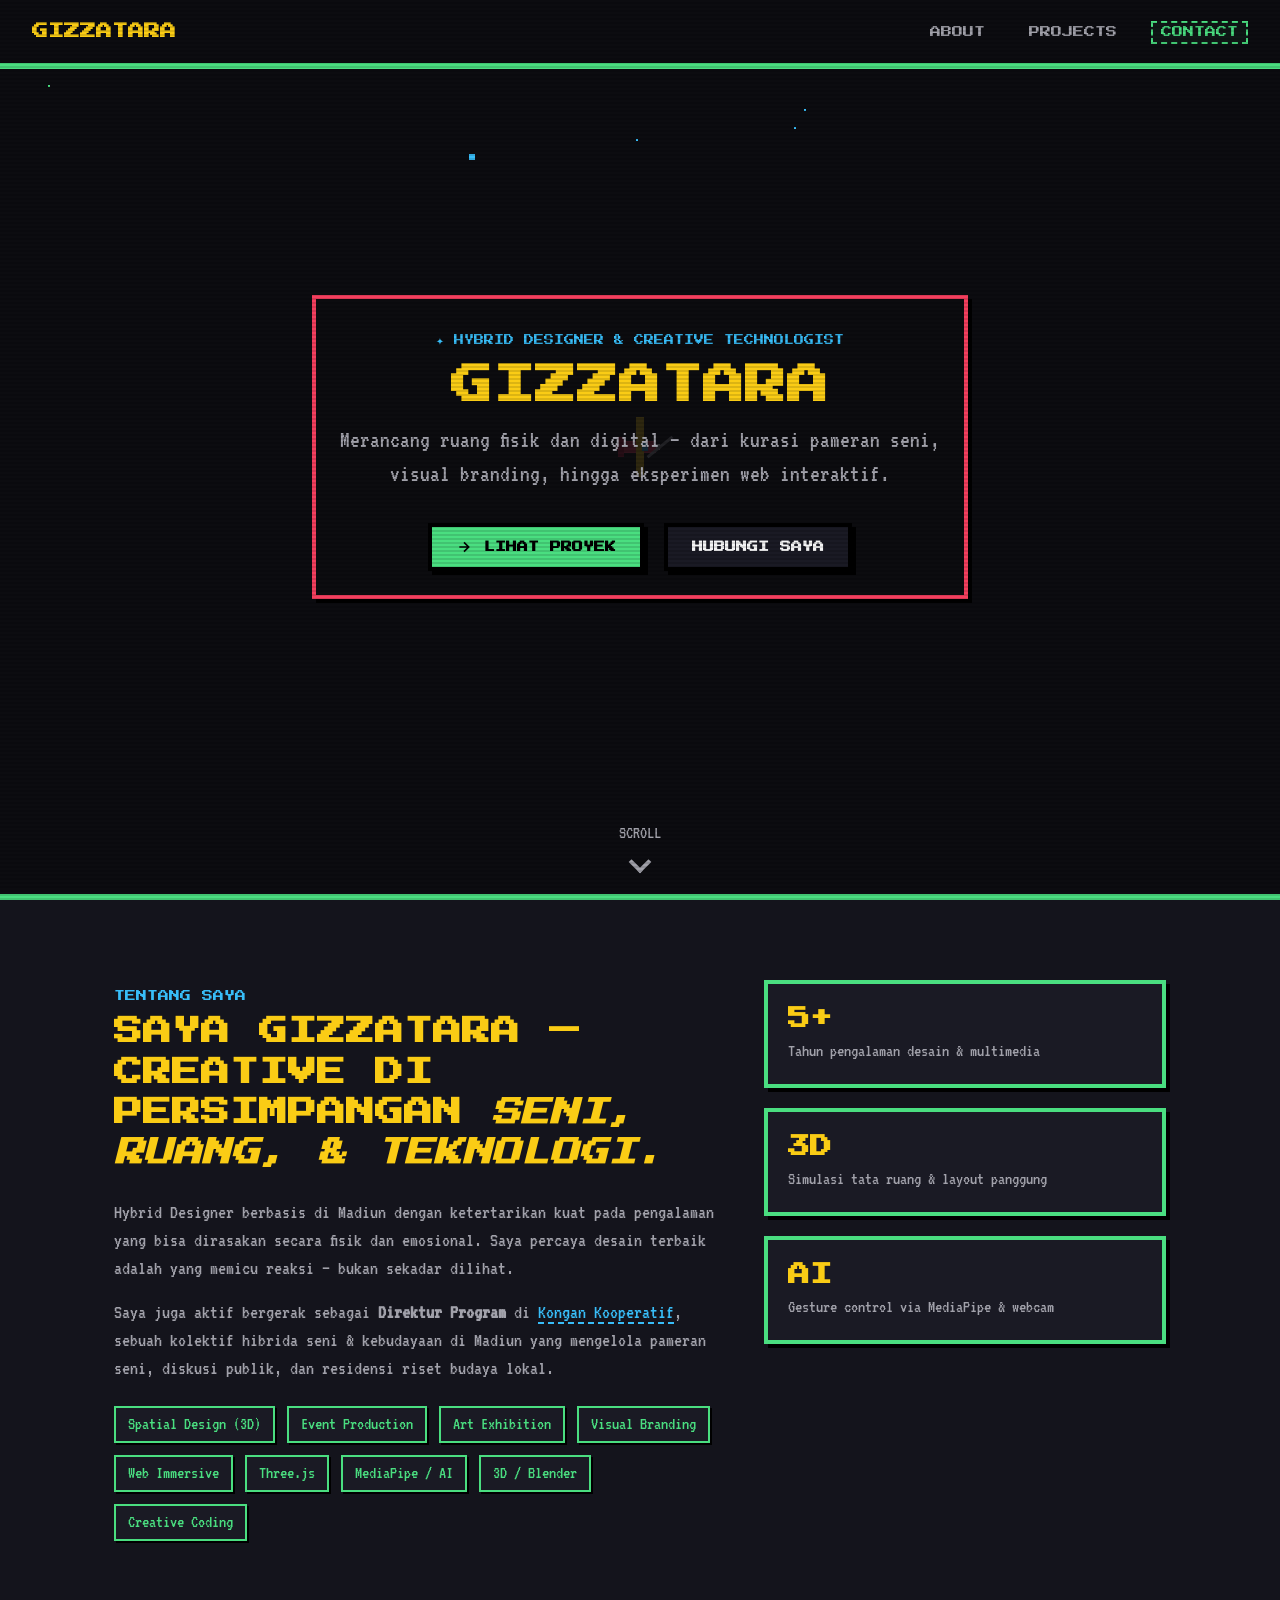
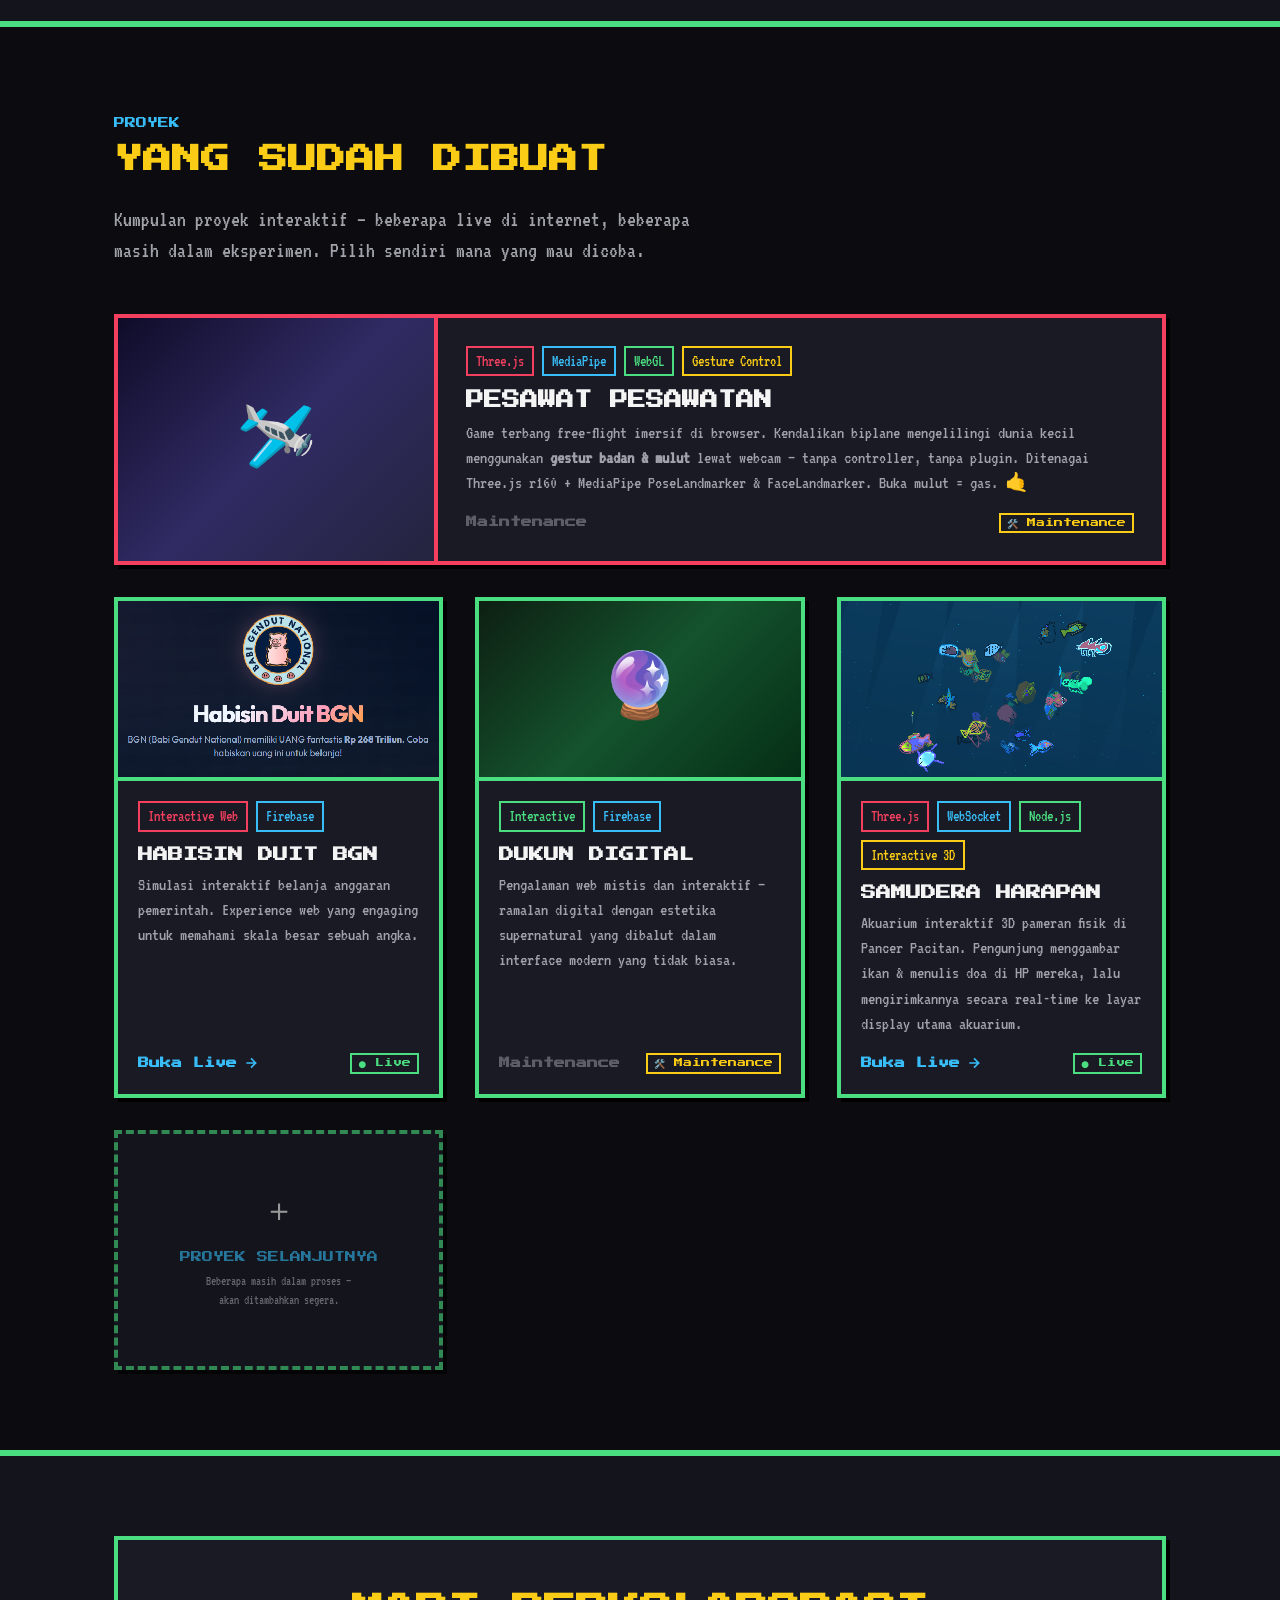
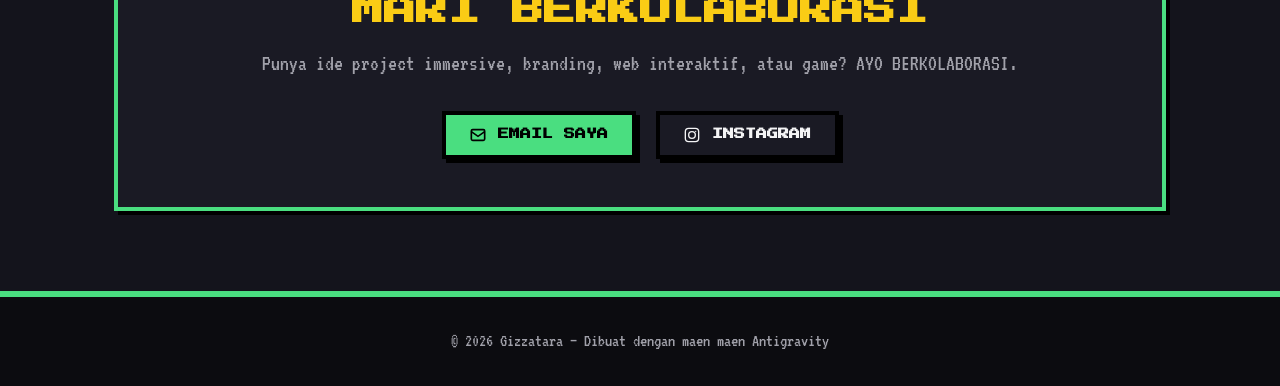
==== index.html @ b583db1e "Initial commit - portfolio website" ====
<!DOCTYPE html>
<html lang="id">

<head>
  <meta charset="UTF-8" />
  <meta name="viewport" content="width=device-width, initial-scale=1.0" />
  <title>Gizzatara — Hybrid Designer & Creative Technologist</title>
  <meta name="description"
    content="Portfolio Gizzatara — Hybrid Designer dan Creative Technologist. Spesialis web immersive, multimedia, dan visual storytelling." />
  <meta property="og:title" content="Gizzatara — Hybrid Designer" />
  <meta property="og:description" content="Creative portfolio: immersive web experiences, 3D, & multimedia projects." />

  <link href="https://fonts.googleapis.com/css2?family=Press+Start+2P&family=VT323&display=swap"
    rel="stylesheet" />

  <link rel="stylesheet" href="style.css" />
</head>

<body>

  <!-- ===== NAV ===== -->
  <nav id="navbar">
    <span class="nav-logo">GIZZATARA</span>
    <ul class="nav-links">
      <li><a href="#about" id="nav-about">About</a></li>
      <li><a href="#projects" id="nav-projects">Projects</a></li>
      <li><a href="#contact" id="nav-contact">Contact</a></li>
    </ul>
  </nav>

  <!-- ===== HERO ===== -->
  <section id="hero">
    <canvas id="hero-canvas"></canvas>
    <div class="hero-content">
      <div class="hero-badge">✦ Hybrid Designer & Creative Technologist</div>
      <h1 class="hero-title">Gizzatara</h1>
      <p class="hero-sub">
        Merancang ruang fisik dan digital — dari kurasi pameran seni, visual branding,
        hingga eksperimen web interaktif.
      </p>
      <div class="hero-cta">
        <a href="#projects" class="btn btn-primary">
          <svg width="16" height="16" viewBox="0 0 24 24" fill="none" stroke="currentColor" stroke-width="2.5">
            <path d="M5 12h14M12 5l7 7-7 7" />
          </svg>
          Lihat Proyek
        </a>
        <a href="#contact" class="btn btn-ghost">Hubungi Saya</a>
      </div>
    </div>
    <div class="scroll-hint">
      <span>Scroll</span>
      <div class="scroll-arrow"></div>
    </div>
  </section>

  <!-- ===== ABOUT ===== -->
  <section id="about">
    <div class="container">
      <div class="about-grid">
        <!-- Left -->
        <div>
          <p class="section-label reveal">Tentang Saya</p>
          <h2 class="section-title reveal">Saya Gizzatara —<br>Creative di persimpangan <em>seni, ruang, & teknologi.</em></h2>
          <p class="about-p reveal">
            Hybrid Designer berbasis di Madiun dengan ketertarikan kuat
            pada pengalaman yang bisa dirasakan secara fisik dan emosional. Saya percaya
            desain terbaik adalah yang memicu reaksi — bukan sekadar dilihat.
          </p>
          <p class="about-p reveal">
            Saya juga aktif bergerak sebagai <strong>Direktur Program</strong> di <a
              href="https://www.instagram.com/kongan.co/" target="_blank"
              style="color: var(--accent); border-bottom: 2px dashed var(--accent);">Kongan Kooperatif</a>, sebuah
            kolektif hibrida seni & kebudayaan di Madiun yang mengelola pameran seni, diskusi publik, dan residensi
            riset budaya lokal.
          </p>
          <div class="skills-grid reveal">
            <span class="skill-tag">Spatial Design (3D)</span>
            <span class="skill-tag">Event Production</span>
            <span class="skill-tag">Art Exhibition</span>
            <span class="skill-tag">Visual Branding</span>
            <span class="skill-tag">Web Immersive</span>
            <span class="skill-tag">Three.js</span>
            <span class="skill-tag">MediaPipe / AI</span>
            <span class="skill-tag">3D / Blender</span>
            <span class="skill-tag">Creative Coding</span>
          </div>
        </div>
        <!-- Right: Stats -->
        <div class="about-stats">
          <div class="stat-card reveal">
            <div class="stat-num">5+</div>
            <div class="stat-label">Tahun pengalaman desain & multimedia</div>
          </div>
          <div class="stat-card reveal">
            <div class="stat-num">3D</div>
            <div class="stat-label">Simulasi tata ruang & layout panggung</div>
          </div>
          <div class="stat-card reveal">
            <div class="stat-num">AI</div>
            <div class="stat-label">Gesture control via MediaPipe & webcam</div>
          </div>
        </div>
      </div>
    </div>
  </section>

  <!-- ===== PROJECTS ===== -->
  <section id="projects">
    <div class="container">
      <p class="section-label reveal">Proyek</p>
      <h2 class="section-title reveal">Yang Sudah Dibuat</h2>
      <p class="section-sub reveal">
        Kumpulan proyek interaktif — beberapa live di internet, beberapa masih dalam eksperimen.
        Pilih sendiri mana yang mau dicoba.
      </p>

      <div class="projects-grid">

        <!-- FEATURED: Pesawat Pesawatan -->
        <div class="project-card featured reveal" style="cursor: default;">
          <div class="project-thumb" style="background: linear-gradient(135deg, #0f0c29, #302b63, #24243e);">
            <div class="project-thumb-inner">🛩️</div>
          </div>
          <div class="project-body">
            <div class="project-tags">
              <span class="project-tag tag-purple">Three.js</span>
              <span class="project-tag tag-blue">MediaPipe</span>
              <span class="project-tag tag-green">WebGL</span>
              <span class="project-tag tag-orange">Gesture Control</span>
            </div>
            <h3 class="project-name">Pesawat Pesawatan</h3>
            <p class="project-desc">
              Game terbang free-flight imersif di browser. Kendalikan biplane
              mengelilingi dunia kecil menggunakan <strong>gestur badan & mulut</strong>
              lewat webcam — tanpa controller, tanpa plugin. Ditenagai Three.js r160 +
              MediaPipe PoseLandmarker & FaceLandmarker. Buka mulut = gas. 🤙
            </p>
            <div class="project-footer">
              <span class="project-link" style="opacity: 0.5; color: var(--text-muted); cursor: default;">
                Maintenance
              </span>
              <span class="project-status wip">🛠️ Maintenance</span>
            </div>
          </div>
        </div>

        <!-- Habisin Duit BGN -->
        <div class="project-card reveal" onclick="window.open('https://habisinduitbgn.web.app', '_blank')">
          <div class="project-thumb" style="background: url('habisin dut bgn thumnail.png') center/cover no-repeat;">
          </div>
          <div class="project-body">
            <div class="project-tags">
              <span class="project-tag tag-purple">Interactive Web</span>
              <span class="project-tag tag-blue">Firebase</span>
            </div>
            <h3 class="project-name">Habisin Duit BGN</h3>
            <p class="project-desc">
              Simulasi interaktif belanja anggaran pemerintah. Experience
              web yang engaging untuk memahami skala besar sebuah angka.
            </p>
            <div class="project-footer">
              <a href="https://habisinduitbgn.web.app" target="_blank" class="project-link"
                onclick="event.stopPropagation()">
                Buka Live
                <svg width="16" height="16" viewBox="0 0 24 24" fill="none" stroke="currentColor" stroke-width="2.5">
                  <path d="M5 12h14M12 5l7 7-7 7" />
                </svg>
              </a>
              <span class="project-status live">● Live</span>
            </div>
          </div>
        </div>

        <!-- Dukun Digital -->
        <div class="project-card reveal" style="cursor: default;">
          <div class="project-thumb" style="background: linear-gradient(135deg, #0d1f12, #14532d, #052e16);">
            <div class="project-thumb-inner">🔮</div>
          </div>
          <div class="project-body">
            <div class="project-tags">
              <span class="project-tag tag-green">Interactive</span>
              <span class="project-tag tag-blue">Firebase</span>
            </div>
            <h3 class="project-name">Dukun Digital</h3>
            <p class="project-desc">
              Pengalaman web mistis dan interaktif — ramalan digital dengan
              estetika supernatural yang dibalut dalam interface modern yang tidak biasa.
            </p>
            <div class="project-footer">
              <span class="project-link" style="opacity: 0.5; color: var(--text-muted); cursor: default;">
                Maintenance
              </span>
              <span class="project-status wip">🛠️ Maintenance</span>
            </div>
          </div>
        </div>

        <!-- Samudera Harapan -->
        <div class="project-card reveal" onclick="window.open('https://samudera-harapan.onrender.com/display.html', '_blank')">
          <div class="project-thumb" style="background: url('samudera harapan.png') center/cover no-repeat;">
          </div>
          <div class="project-body">
            <div class="project-tags">
              <span class="project-tag tag-purple">Three.js</span>
              <span class="project-tag tag-blue">WebSocket</span>
              <span class="project-tag tag-green">Node.js</span>
              <span class="project-tag tag-orange">Interactive 3D</span>
            </div>
            <h3 class="project-name">Samudera Harapan</h3>
            <p class="project-desc">
              Akuarium interaktif 3D pameran fisik di Pancer Pacitan. Pengunjung menggambar ikan & menulis doa di HP mereka, lalu mengirimkannya secara real-time ke layar display utama akuarium.
            </p>
            <div class="project-footer">
              <a href="https://samudera-harapan.onrender.com/display.html" target="_blank" class="project-link"
                onclick="event.stopPropagation()">
                Buka Live
                <svg width="16" height="16" viewBox="0 0 24 24" fill="none" stroke="currentColor" stroke-width="2.5">
                  <path d="M5 12h14M12 5l7 7-7 7" />
                </svg>
              </a>
              <span class="project-status live">● Live</span>
            </div>
          </div>
        </div>

        <!-- Slot "More Coming" -->
        <div class="project-card reveal"
          style="border-style: dashed; justify-content: center; align-items: center; min-height: 240px; text-align:center; padding: 40px; cursor: default; opacity: 0.6;">
          <div style="font-size: 2rem; margin-bottom: 16px;">＋</div>
          <p class="section-label" style="margin:0">Proyek selanjutnya</p>
          <p style="font-size:13px; color: var(--text-muted); margin-top: 8px;">Beberapa masih dalam proses — <br>akan
            ditambahkan segera.</p>
        </div>

      </div>
    </div>
  </section>

  <!-- ===== CONTACT ===== -->
  <section id="contact">
    <div class="container">
      <div class="contact-card reveal">
        <h2 class="contact-title">Mari Berkolaborasi</h2>
        <p class="contact-sub">
          Punya ide project immersive, branding, web interaktif, atau game? AYO BERKOLABORASI.
        </p>
        <div class="contact-links">
          <a href="mailto:Gizzatara@gmail.com" class="btn btn-primary" id="btn-email">
            <svg width="16" height="16" viewBox="0 0 24 24" fill="none" stroke="currentColor" stroke-width="2.5">
              <rect x="2" y="4" width="20" height="16" rx="2" />
              <path d="m22 7-10 7L2 7" />
            </svg>
            Email Saya
          </a>
          <a href="https://instagram.com/gizzatara" target="_blank" class="btn btn-ghost" id="btn-ig">
            <svg width="16" height="16" viewBox="0 0 24 24" fill="none" stroke="currentColor" stroke-width="2">
              <rect x="2" y="2" width="20" height="20" rx="5" />
              <circle cx="12" cy="12" r="5" />
              <circle cx="17.5" cy="6.5" r="1" fill="currentColor" stroke="none" />
            </svg>
            Instagram
          </a>
        </div>
      </div>
    </div>
  </section>

  <!-- ===== FOOTER ===== -->
  <footer>
    <p>© 2026 Gizzatara — Dibuat dengan maen maen Antigravity</p>
  </footer>

  <script src="script.js"></script>
</body>

</html>
---- style.css ----
/* ===== RETRO PIXEL ART SYSTEM ===== */
:root {
  --bg:           #0c0c10;
  --bg-2:         #14141c;
  --surface:      #1a1a24;
  --border:       #4ade80; /* Phosphor Green */
  --border-alt:   #f43f5e; /* Retro Pink */
  --accent:       #38bdf8; /* Cyber Cyan */
  --accent-2:     #facc15; /* Arcade Yellow */
  --text:         #f4f4f5;
  --text-muted:   #a1a1aa;
  
  --font-head:    'Press Start 2P', system-ui;
  --font-body:    'VT323', monospace;
  
  --pixel-shadow: 4px 4px 0px #000;
  --pixel-shadow-hover: 6px 6px 0px #000;
  --ease:         steps(4, end); /* Retro stepped animation */
}

/* ===== RESET & CRT SCANLINES ===== */
*, *::before, *::after { box-sizing: border-box; margin: 0; padding: 0; }
html { scroll-behavior: smooth; }

body {
  background: var(--bg);
  color: var(--text);
  font-family: var(--font-body);
  font-size: 22px;
  line-height: 1.4;
  overflow-x: hidden;
  image-rendering: pixelated;
}

/* Subtly overlays CRT scanlines on the screen */
body::after {
  content: " ";
  display: block;
  position: fixed;
  inset: 0;
  background: linear-gradient(rgba(18, 16, 16, 0) 50%, rgba(0, 0, 0, 0.15) 50%);
  background-size: 100% 4px;
  z-index: 9999;
  pointer-events: none;
  opacity: 0.8;
}

a { color: inherit; text-decoration: none; }
img { display: block; max-width: 100%; image-rendering: pixelated; }

/* ===== SCROLLBAR ===== */
::-webkit-scrollbar { width: 12px; }
::-webkit-scrollbar-track { background: var(--bg); border-left: 4px solid var(--surface); }
::-webkit-scrollbar-thumb { background: var(--border); border: 2px solid var(--bg); }

/* ===== NAV ===== */
nav {
  position: fixed;
  top: 0; left: 0; right: 0;
  z-index: 100;
  display: flex;
  align-items: center;
  justify-content: space-between;
  padding: 16px 32px;
  background: var(--bg);
  border-bottom: 6px solid var(--border);
}
.nav-logo {
  font-family: var(--font-head);
  font-size: 16px;
  font-weight: 700;
  color: var(--accent-2);
  text-transform: uppercase;
}
.nav-links {
  display: flex;
  gap: 24px;
  list-style: none;
}
.nav-links a {
  font-family: var(--font-head);
  font-size: 11px;
  color: var(--text-muted);
  text-transform: uppercase;
  padding: 4px 8px;
  border: 2px solid transparent;
}
.nav-links a:hover, .nav-links a.active {
  color: var(--border);
  border: 2px dashed var(--border);
  background: rgba(74, 222, 128, 0.05);
}

/* ===== HERO ===== */
#hero {
  position: relative;
  height: 100vh;
  display: flex;
  flex-direction: column;
  align-items: center;
  justify-content: center;
  text-align: center;
  overflow: hidden;
  border-bottom: 6px solid var(--border);
}
#hero-canvas {
  position: absolute;
  inset: 0;
  width: 100%;
  height: 100%;
  z-index: 0;
}
.hero-content {
  position: relative;
  z-index: 1;
  max-width: 800px;
  padding: 24px;
  background: rgba(12, 12, 16, 0.85);
  border: 4px solid var(--border-alt);
  box-shadow: var(--pixel-shadow);
  margin: 0 16px;
}
.hero-badge {
  display: inline-block;
  font-family: var(--font-head);
  font-size: 10px;
  color: var(--accent);
  margin-bottom: 16px;
  text-transform: uppercase;
}
.hero-title {
  font-family: var(--font-head);
  font-size: clamp(1.4rem, 4.5vw, 2.6rem);
  font-weight: 700;
  line-height: 1.1;
  color: var(--accent-2);
  text-transform: uppercase;
  margin-bottom: 16px;
}
.hero-sub {
  font-size: 24px;
  color: var(--text-muted);
  max-width: 600px;
  margin: 0 auto 32px auto;
}
.hero-cta {
  display: flex;
  gap: 20px;
  justify-content: center;
  flex-wrap: wrap;
}

/* ===== RETRO PIXEL BUTTONS ===== */
.btn {
  display: inline-flex;
  align-items: center;
  gap: 12px;
  padding: 12px 24px;
  font-family: var(--font-head);
  font-size: 11px;
  font-weight: 700;
  text-transform: uppercase;
  cursor: pointer;
  border: 4px solid #000;
  box-shadow: var(--pixel-shadow);
  position: relative;
  transition: transform 0.1s var(--ease), box-shadow 0.1s var(--ease);
}
.btn:hover {
  transform: translate(-2px, -2px);
  box-shadow: var(--pixel-shadow-hover);
}
.btn:active {
  transform: translate(2px, 2px);
  box-shadow: 0px 0px 0px #000;
}
.btn-primary {
  background: var(--border);
  color: #000;
}
.btn-ghost {
  background: var(--surface);
  color: var(--text);
}

.scroll-hint {
  position: absolute;
  bottom: 24px;
  left: 50%;
  transform: translateX(-50%);
  display: flex;
  flex-direction: column;
  align-items: center;
  gap: 8px;
  z-index: 1;
}
.scroll-hint span {
  font-size: 18px;
  color: var(--text-muted);
  text-transform: uppercase;
}
.scroll-arrow {
  width: 16px; height: 16px;
  border-right: 4px solid var(--text-muted);
  border-bottom: 4px solid var(--text-muted);
  transform: rotate(45deg);
  animation: pixelBounce 1s infinite alternate var(--ease);
}
@keyframes pixelBounce {
  from { transform: rotate(45deg) translateY(0); }
  to { transform: rotate(45deg) translateY(8px); }
}

/* ===== SECTION SHARED ===== */
section { padding: 80px 0; }
.container {
  max-width: 1100px;
  margin: 0 auto;
  padding: 0 24px;
}
.section-label {
  display: inline-block;
  font-family: var(--font-head);
  font-size: 11px;
  text-transform: uppercase;
  color: var(--accent);
  margin-bottom: 8px;
}
.section-title {
  font-family: 'Press Start 2P', cursive;
  font-size: clamp(1.2rem, 3.5vw, 1.8rem);
  font-weight: 700;
  text-transform: uppercase;
  color: var(--accent-2);
  margin-bottom: 24px;
}
.section-sub {
  color: var(--text-muted);
  font-size: 22px;
  max-width: 600px;
  margin-bottom: 48px;
}

/* ===== ABOUT ===== */
#about {
  background: var(--bg-2);
  border-bottom: 6px solid var(--border);
}
.about-grid {
  display: grid;
  grid-template-columns: 1.2fr 0.8fr;
  gap: 48px;
  align-items: start;
}
.about-tagline {
  font-size: 26px;
  line-height: 1.3;
  margin-bottom: 24px;
}
.about-tagline em {
  font-style: normal;
  color: var(--border-alt);
}
.about-p { color: var(--text-muted); margin-bottom: 16px; font-size: 20px; }
.skills-grid {
  display: flex;
  flex-wrap: wrap;
  gap: 12px;
  margin-top: 24px;
}
.skill-tag {
  padding: 4px 12px;
  border: 2px solid var(--border);
  background: var(--surface);
  font-size: 18px;
  color: var(--border);
  box-shadow: 2px 2px 0px #000;
}

.about-stats {
  display: grid;
  grid-template-columns: 1fr;
  gap: 20px;
}
.stat-card {
  background: var(--surface);
  border: 4px solid var(--border);
  padding: 20px;
  box-shadow: var(--pixel-shadow);
  transition: transform 0.15s var(--ease);
}
.stat-card:hover {
  transform: translate(-2px, -2px);
  box-shadow: var(--pixel-shadow-hover);
}
.stat-num {
  font-family: var(--font-head);
  font-size: 22px;
  font-weight: 700;
  color: var(--accent-2);
}
.stat-label { font-size: 18px; color: var(--text-muted); margin-top: 4px; }

/* ===== PROJECTS ===== */
#projects {
  background: var(--bg);
  border-bottom: 6px solid var(--border);
}
.projects-grid {
  display: grid;
  grid-template-columns: repeat(auto-fill, minmax(320px, 1fr));
  gap: 32px;
}
.project-card {
  background: var(--surface);
  border: 4px solid var(--border);
  box-shadow: var(--pixel-shadow);
  cursor: pointer;
  display: flex;
  flex-direction: column;
  transition: transform 0.15s var(--ease), box-shadow 0.15s var(--ease);
}
.project-card:hover {
  transform: translate(-4px, -4px);
  box-shadow: var(--pixel-shadow-hover);
}
.project-thumb {
  height: 180px;
  border-bottom: 4px solid var(--border);
  position: relative;
  display: flex;
  align-items: center;
  justify-content: center;
}
.project-thumb-inner {
  font-size: 4rem;
  transition: transform 0.2s var(--ease);
}
.project-card:hover .project-thumb-inner { transform: scale(1.1); }
.project-body { padding: 20px; flex: 1; display: flex; flex-direction: column; }
.project-tags {
  display: flex;
  flex-wrap: wrap;
  gap: 8px;
  margin-bottom: 12px;
}
.project-tag {
  font-size: 16px;
  padding: 2px 8px;
  border: 2px solid;
}
.tag-blue   { border-color: var(--accent); color: var(--accent); }
.tag-purple { border-color: var(--border-alt); color: var(--border-alt); }
.tag-green  { border-color: var(--border); color: var(--border); }
.tag-orange { border-color: var(--accent-2); color: var(--accent-2); }

.project-name {
  font-family: var(--font-head);
  font-size: 15px;
  font-weight: 700;
  margin-bottom: 8px;
  text-transform: uppercase;
}
.project-desc {
  font-size: 18px;
  color: var(--text-muted);
  flex: 1;
  margin-bottom: 16px;
}
.project-footer {
  display: flex;
  align-items: center;
  justify-content: space-between;
}
.project-link {
  font-family: var(--font-head);
  font-size: 11px;
  font-weight: 700;
  color: var(--accent);
  display: flex;
  align-items: center;
  gap: 6px;
}
.project-status {
  font-family: var(--font-head);
  font-size: 9px;
  border: 2px solid;
  padding: 2px 6px;
}
.project-status.live { border-color: var(--border); color: var(--border); }
.project-status.wip  { border-color: var(--accent-2); color: var(--accent-2); }

/* FEATURED CARD */
.project-card.featured {
  grid-column: 1 / -1;
  flex-direction: row;
  border-color: var(--border-alt);
}
.project-card.featured .project-thumb {
  width: 320px;
  min-width: 320px;
  height: auto;
  border-bottom: none;
  border-right: 4px solid var(--border-alt);
}
.project-card.featured .project-body { padding: 28px; }
.project-card.featured .project-name { font-size: 18px; }

/* ===== CONTACT ===== */
#contact { background: var(--bg-2); }
.contact-card {
  background: var(--surface);
  border: 4px solid var(--border);
  box-shadow: var(--pixel-shadow);
  padding: 48px;
  text-align: center;
}
.contact-title {
  font-family: var(--font-head);
  font-size: clamp(1.2rem, 3.5vw, 2rem);
  font-weight: 700;
  text-transform: uppercase;
  color: var(--accent-2);
  margin-bottom: 16px;
}
.contact-sub { font-size: 22px; color: var(--text-muted); margin-bottom: 32px; }
.contact-links {
  display: flex;
  gap: 20px;
  justify-content: center;
  flex-wrap: wrap;
}

/* ===== FOOTER ===== */
footer {
  text-align: center;
  padding: 32px;
  font-size: 18px;
  color: var(--text-muted);
  border-top: 6px solid var(--border);
  background: var(--bg);
}

/* ===== REVEAL ON SCROLL ===== */
.reveal {
  opacity: 0;
  transform: translateY(16px);
  transition: opacity 0.5s var(--ease), transform 0.5s var(--ease);
}
.reveal.visible {
  opacity: 1;
  transform: translateY(0);
}

/* ===== RESPONSIVE ===== */
@media (max-width: 768px) {
  nav { padding: 16px; }
  .nav-links { display: none; }
  .about-grid { grid-template-columns: 1fr; gap: 32px; }
  .project-card.featured {
    flex-direction: column;
  }
  .project-card.featured .project-thumb {
    width: 100%;
    min-width: unset;
    height: 180px;
    border-right: none;
    border-bottom: 4px solid var(--border-alt);
  }
  .contact-card { padding: 32px 16px; }
}
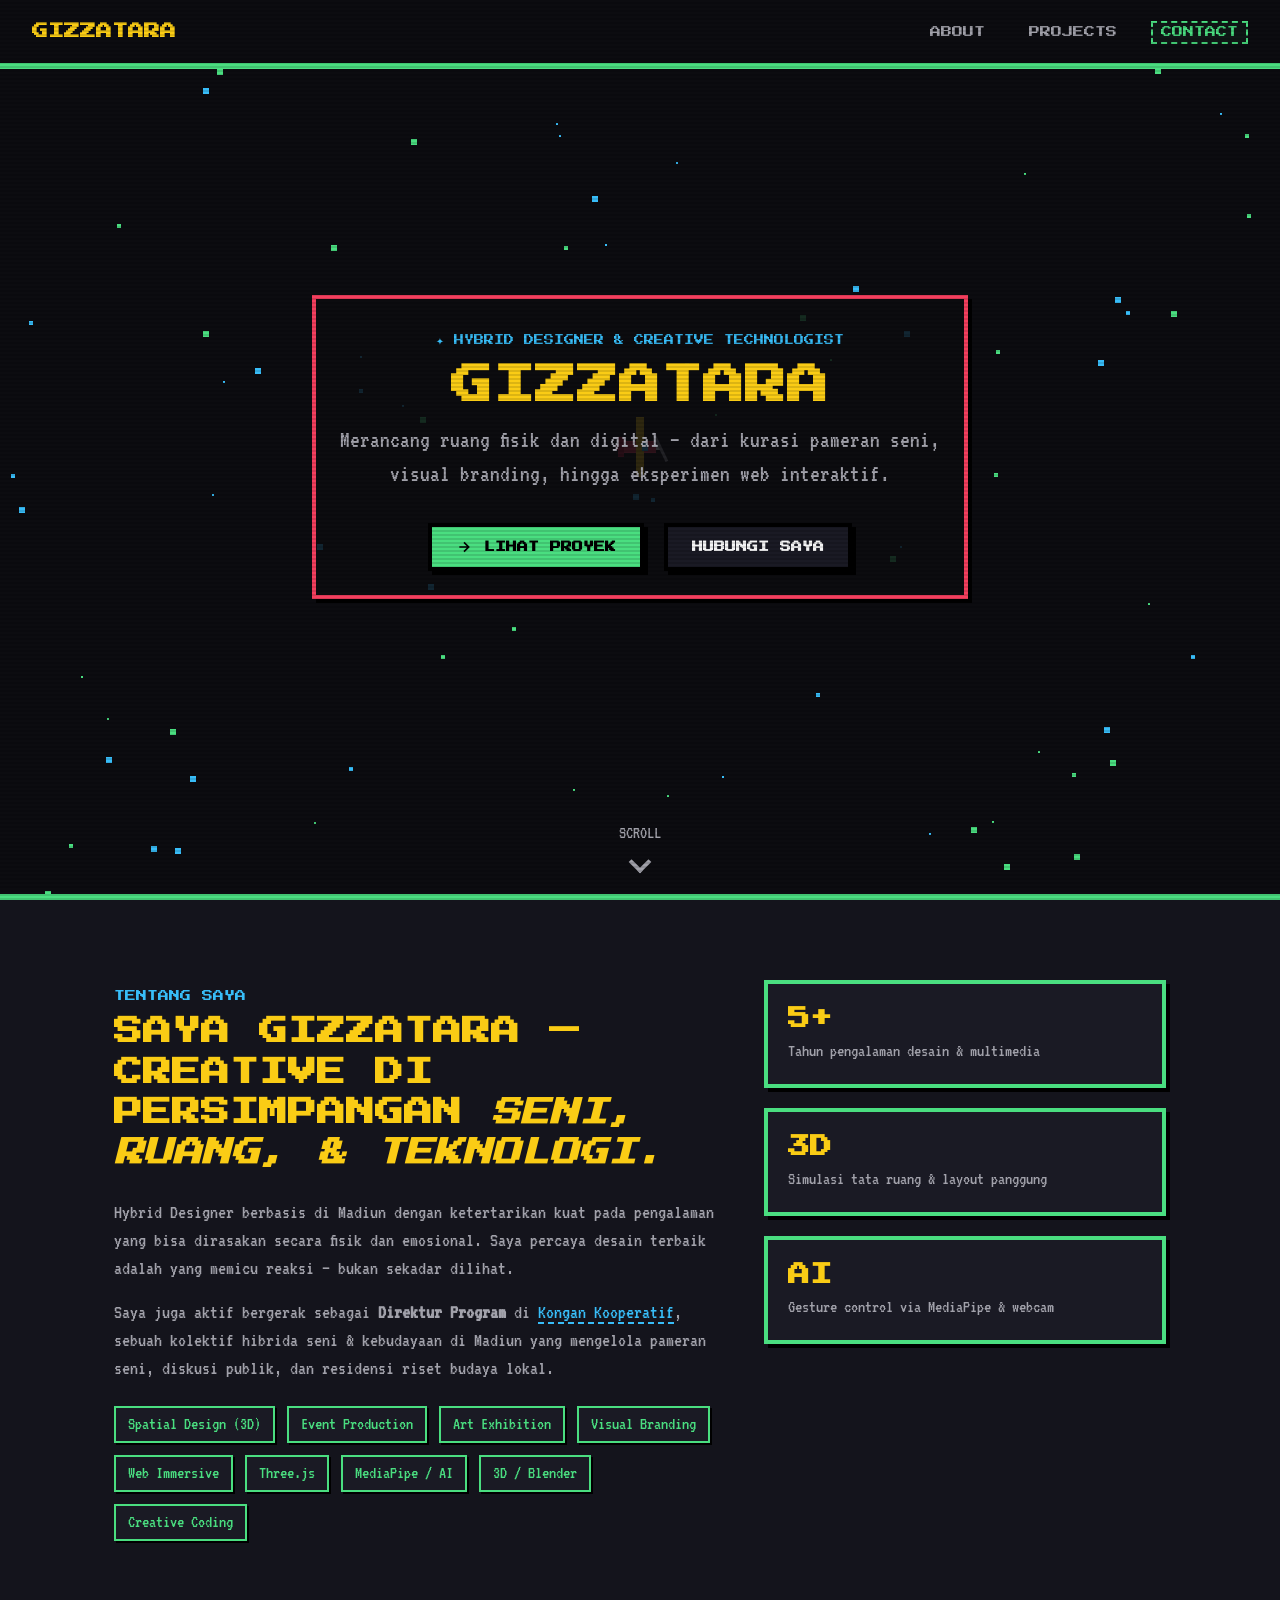
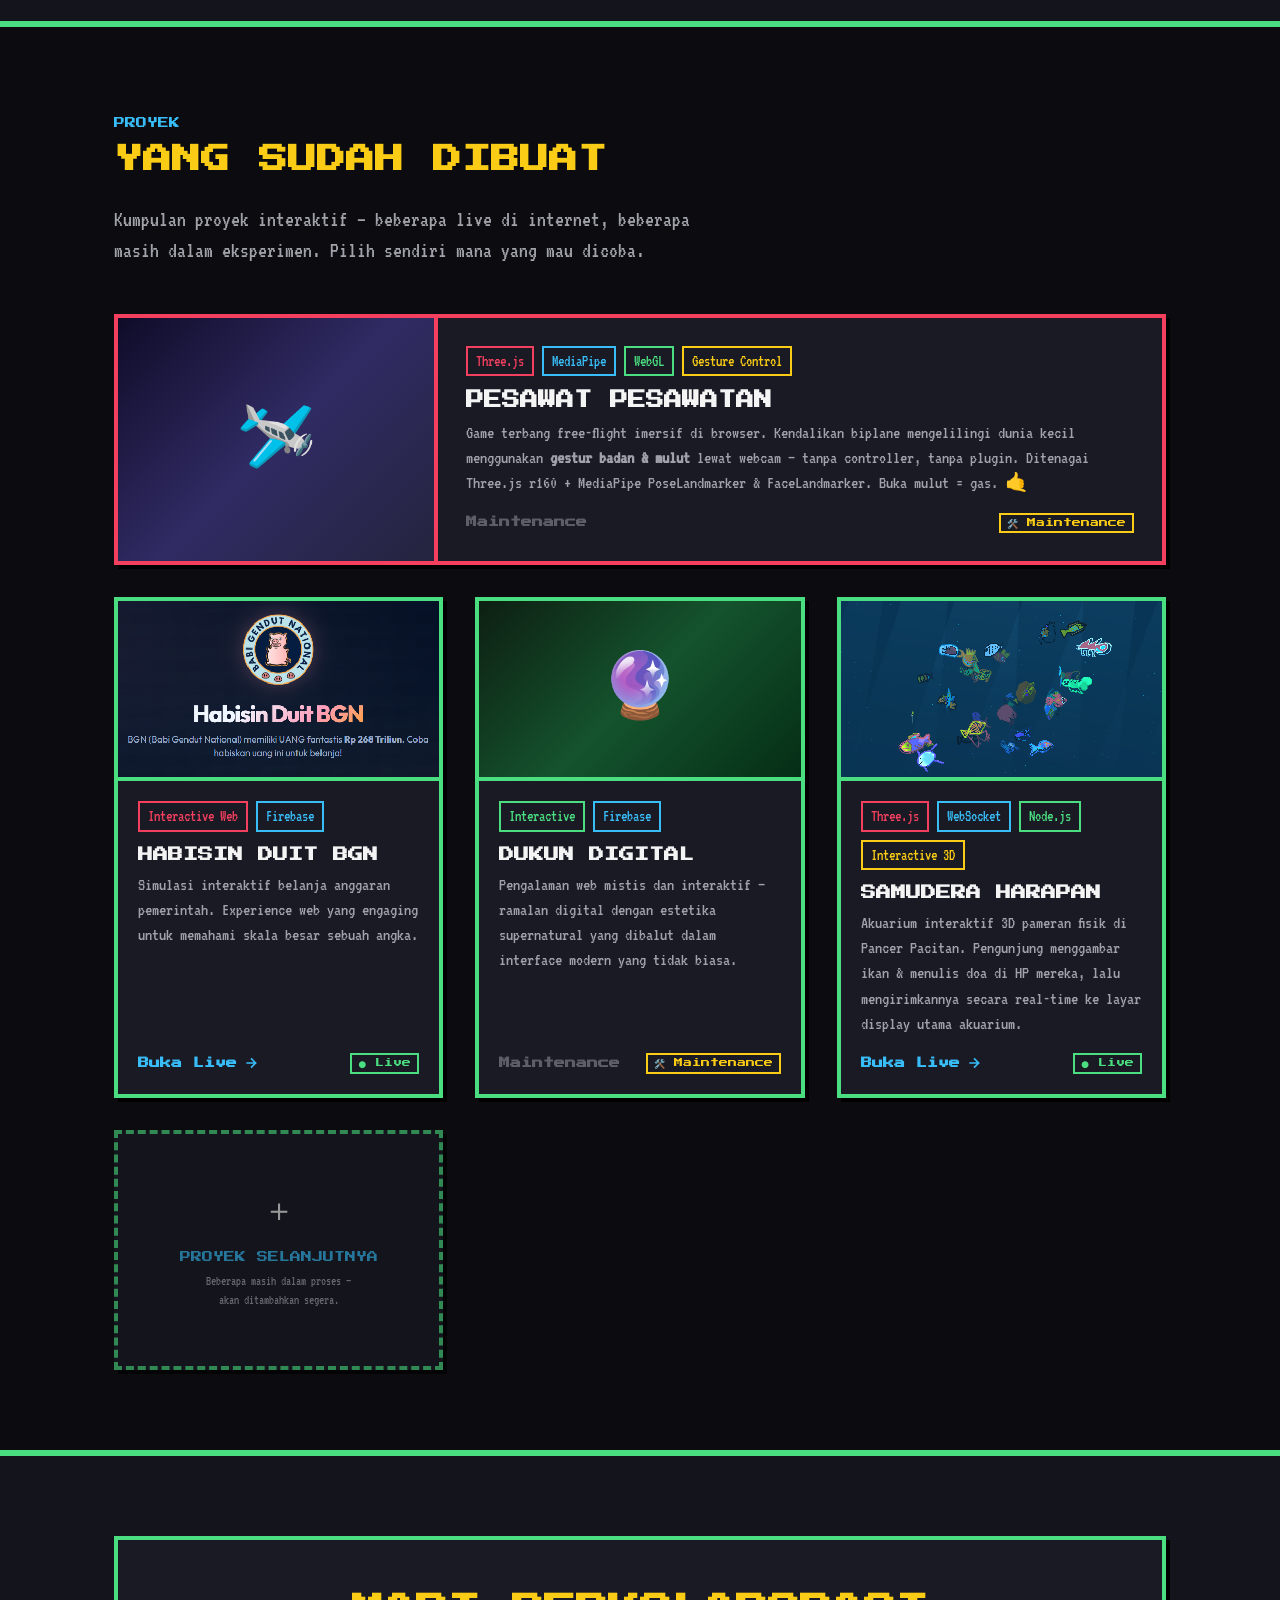
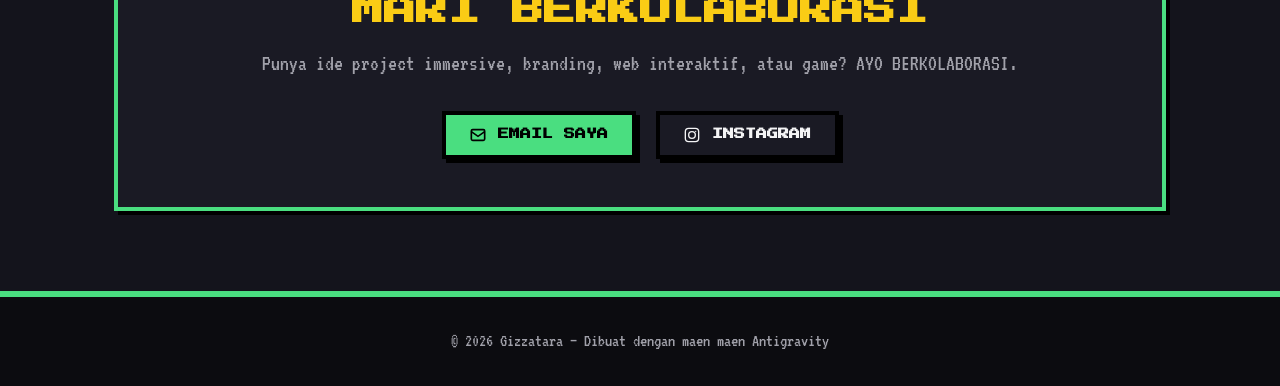
==== commit e226b25b: "Add Habisin Duit BGN project" ====
--- a/index.html
+++ b/index.html
@@ -146,7 +146,7 @@
         </div>
 
         <!-- Habisin Duit BGN -->
-        <div class="project-card reveal" onclick="window.open('https://habisinduitbgn.web.app', '_blank')">
+        <div class="project-card reveal" onclick="window.open('/habisin-duit-bgn/', '_blank')">
           <div class="project-thumb" style="background: url('habisin dut bgn thumnail.png') center/cover no-repeat;">
           </div>
           <div class="project-body">
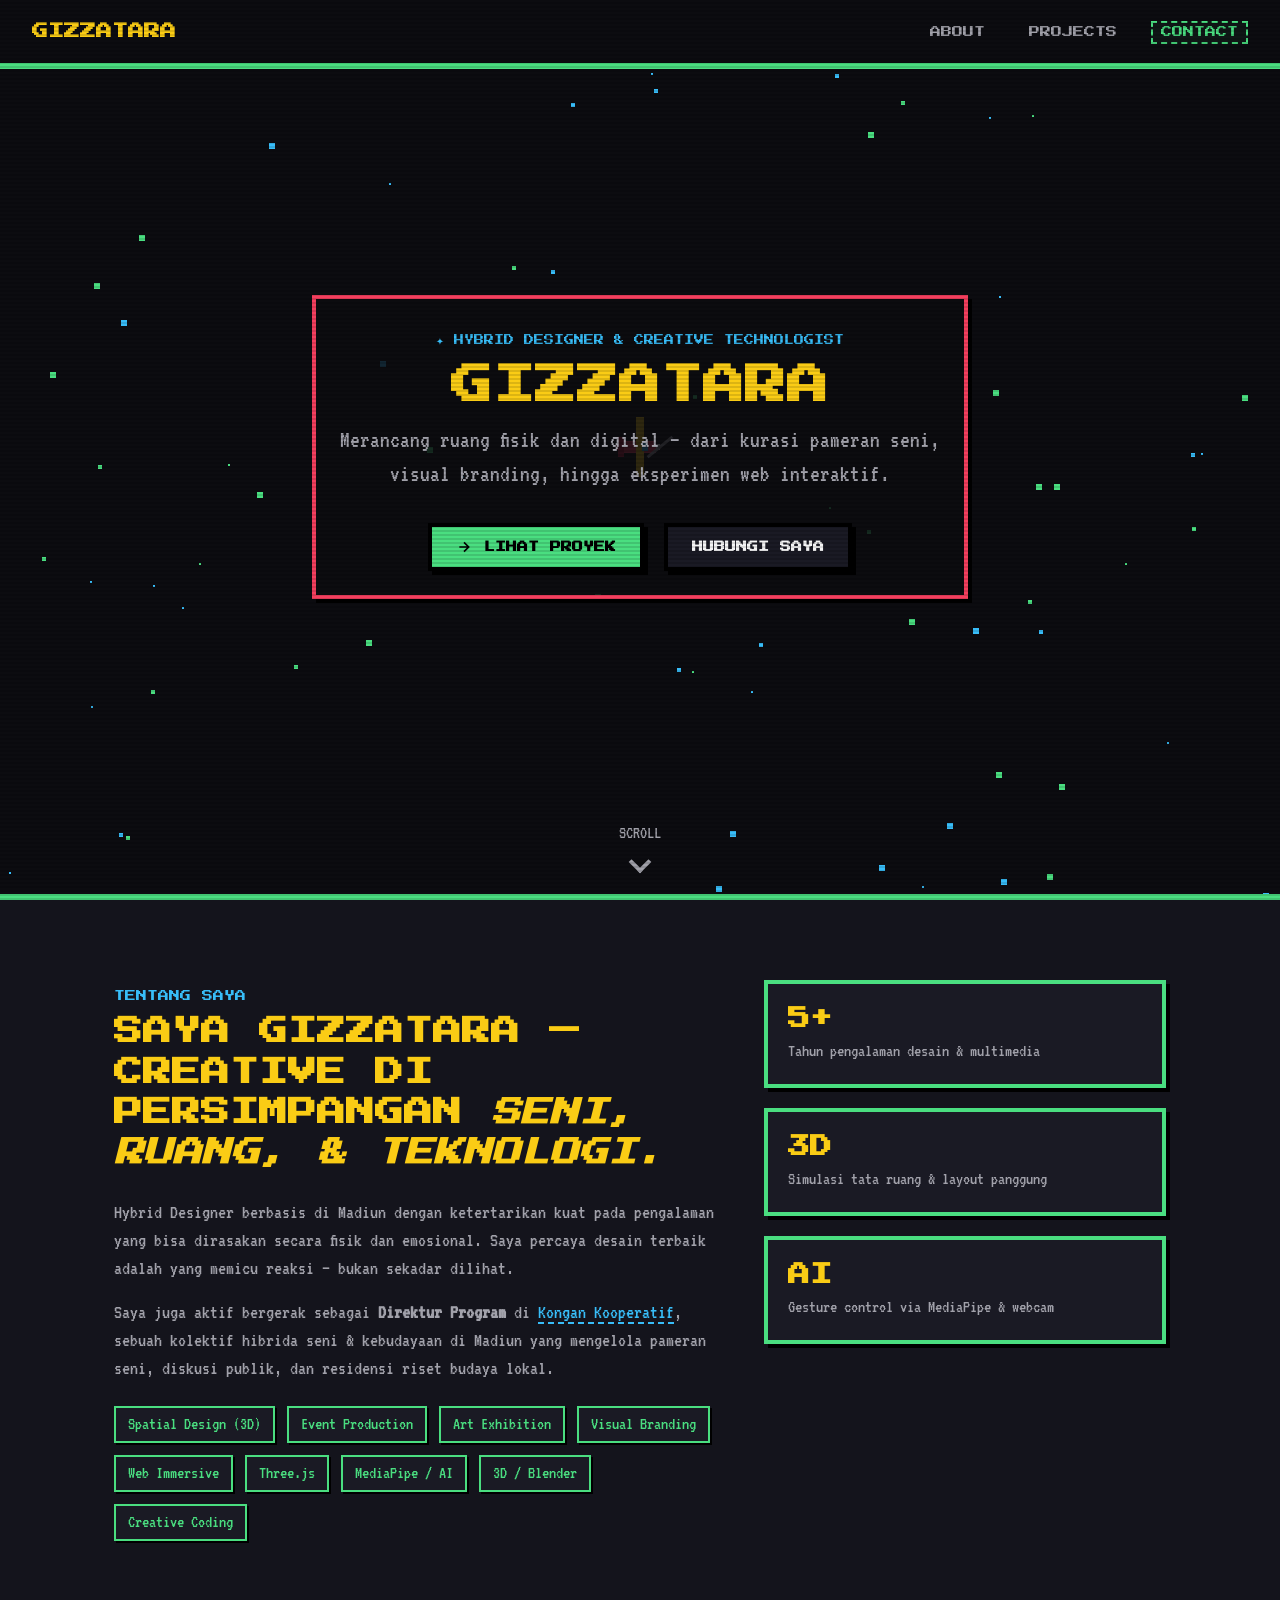
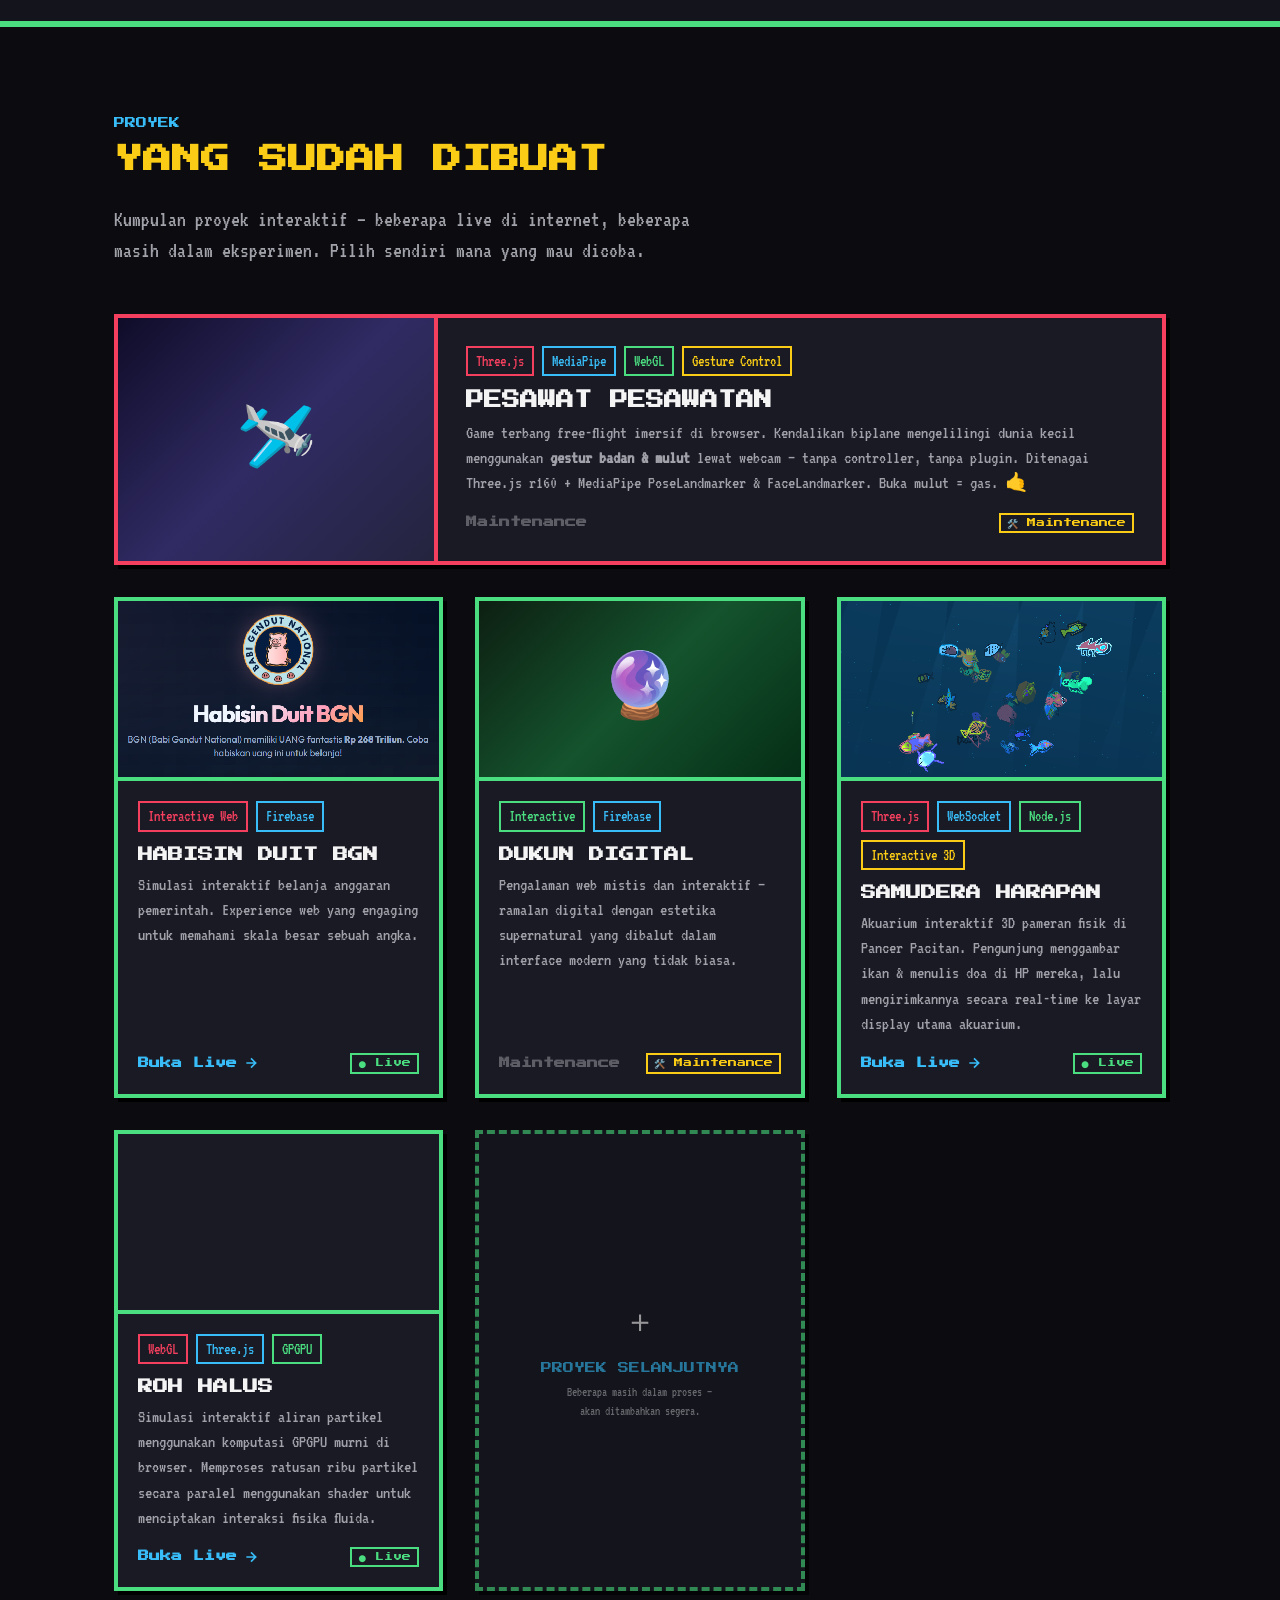
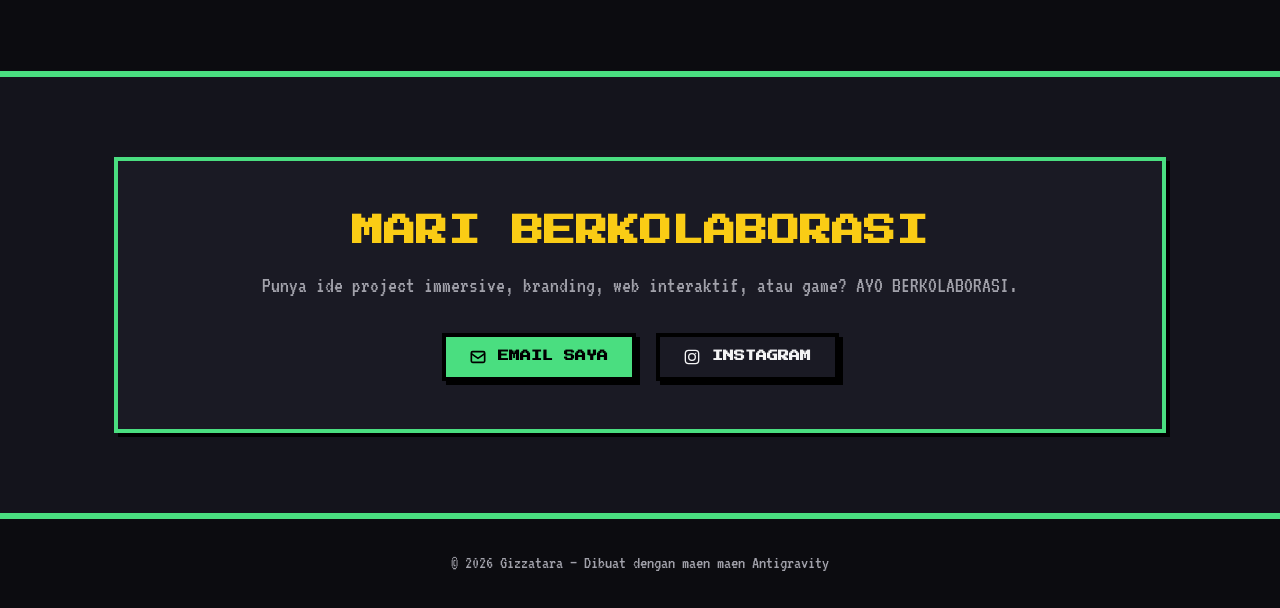
==== commit 9a9e70e9: "Update Roh Halus: Add audio reactive mode and integrate with webcam" ====
--- a/index.html
+++ b/index.html
@@ -224,6 +224,33 @@
           </div>
         </div>
 
+        <!-- Roh Halus -->
+        <div class="project-card reveal" onclick="window.open('/roh-halus/', '_blank')">
+          <div class="project-thumb" style="background: url('roh-halus.png') center/cover no-repeat;">
+          </div>
+          <div class="project-body">
+            <div class="project-tags">
+              <span class="project-tag tag-purple">WebGL</span>
+              <span class="project-tag tag-blue">Three.js</span>
+              <span class="project-tag tag-green">GPGPU</span>
+            </div>
+            <h3 class="project-name">Roh Halus</h3>
+            <p class="project-desc">
+              Simulasi interaktif aliran partikel menggunakan komputasi GPGPU murni di browser. Memproses ratusan ribu partikel secara paralel menggunakan shader untuk menciptakan interaksi fisika fluida.
+            </p>
+            <div class="project-footer">
+              <a href="/roh-halus/" target="_blank" class="project-link"
+                onclick="event.stopPropagation()">
+                Buka Live
+                <svg width="16" height="16" viewBox="0 0 24 24" fill="none" stroke="currentColor" stroke-width="2.5">
+                  <path d="M5 12h14M12 5l7 7-7 7" />
+                </svg>
+              </a>
+              <span class="project-status live">● Live</span>
+            </div>
+          </div>
+        </div>
+
         <!-- Slot "More Coming" -->
         <div class="project-card reveal"
           style="border-style: dashed; justify-content: center; align-items: center; min-height: 240px; text-align:center; padding: 40px; cursor: default; opacity: 0.6;">
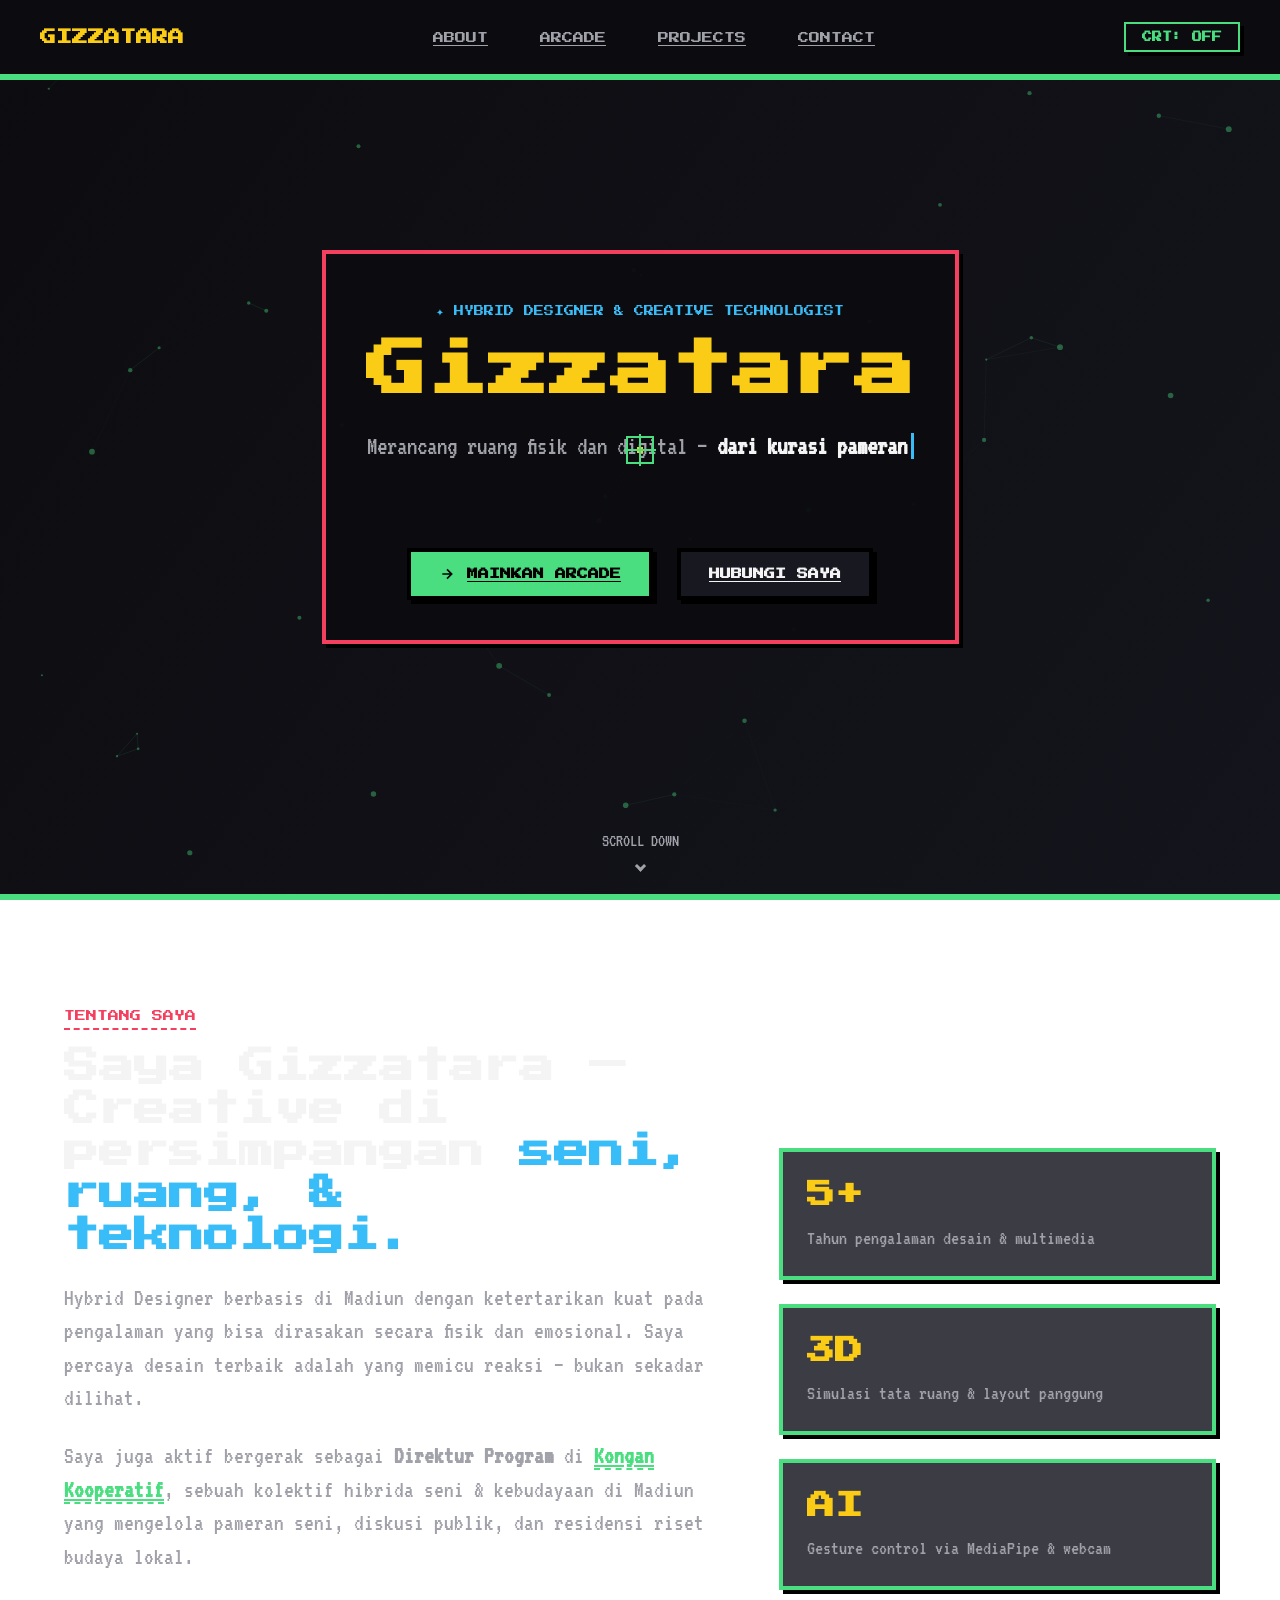
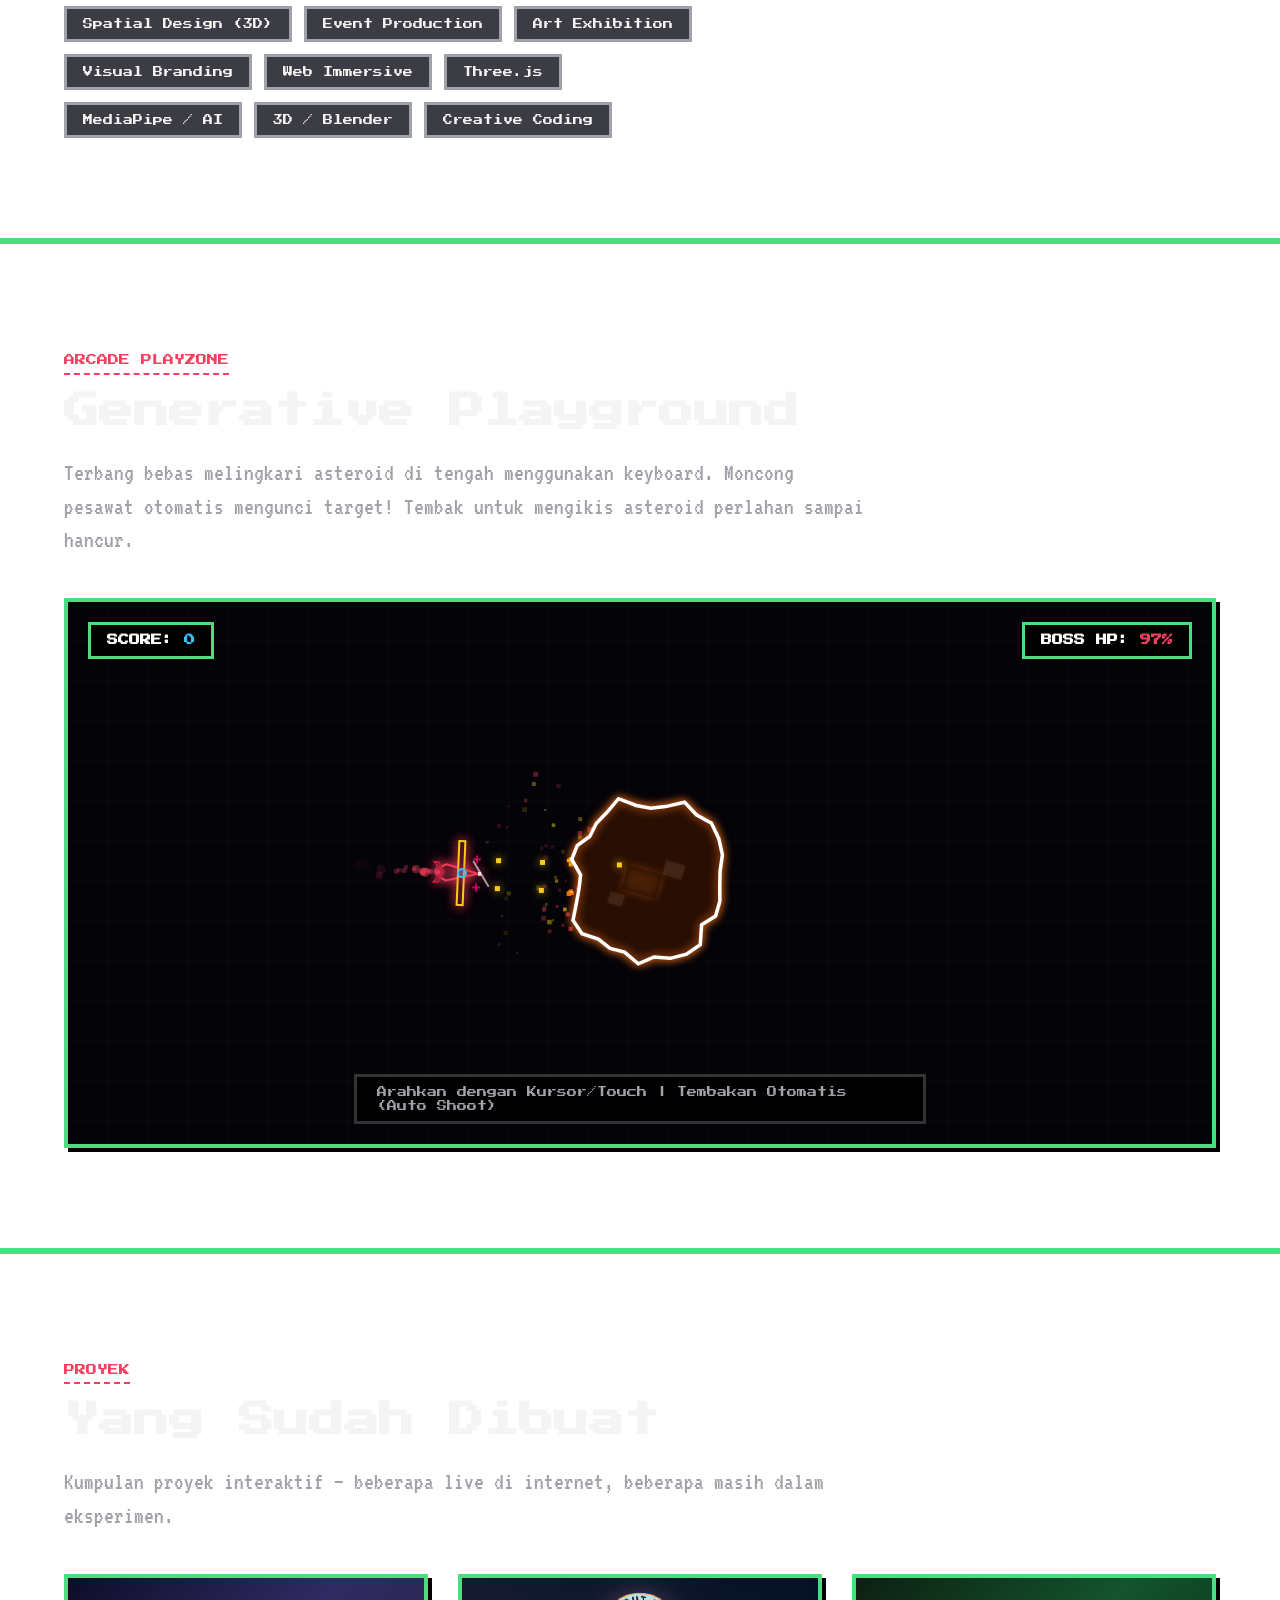
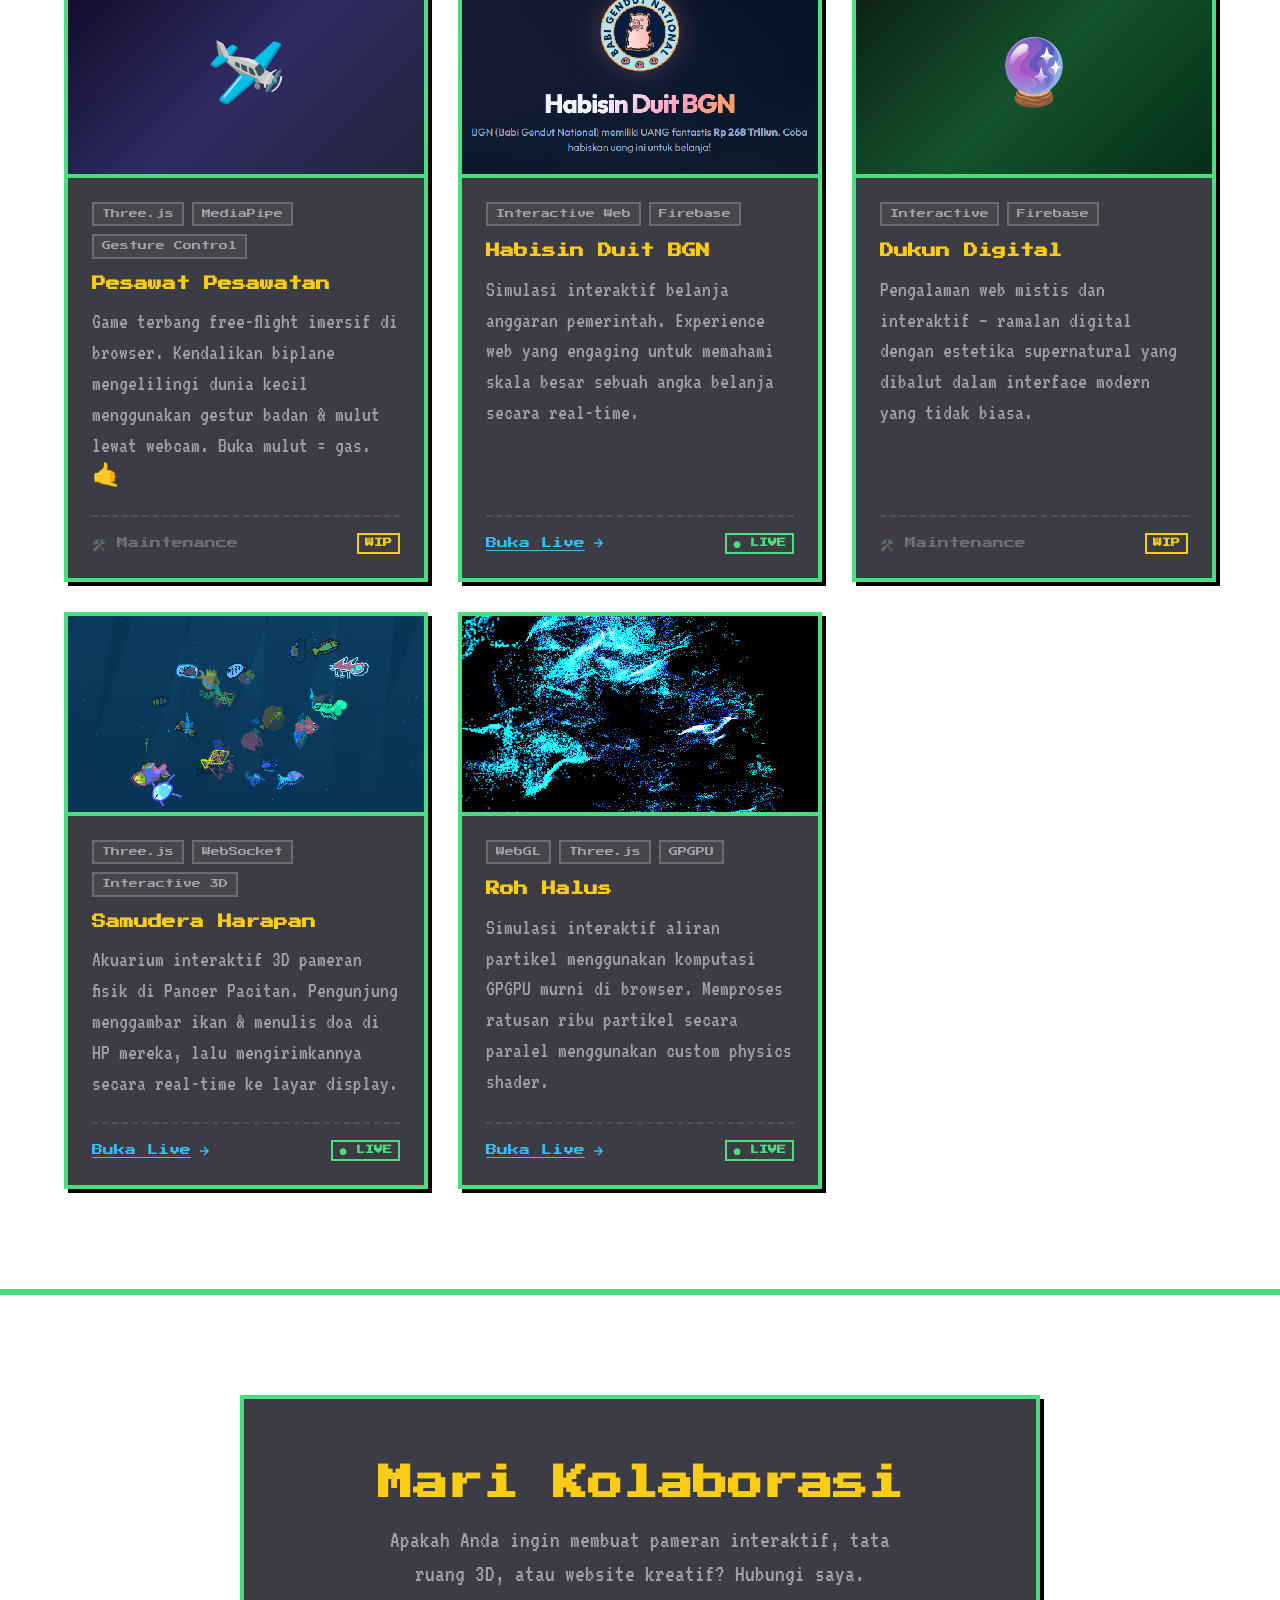
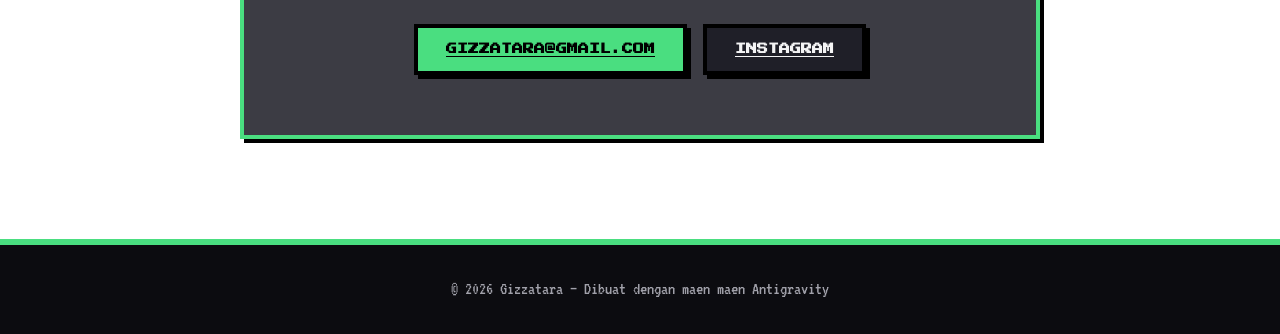
==== commit 15583eaf: "design: Redesain portfolio dengan gaya Retro Pixel Arcade dan penambahan mini-game Asteroid" ====
--- a/index.html
+++ b/index.html
@@ -1,55 +1,65 @@
 <!DOCTYPE html>
 <html lang="id">
-
 <head>
   <meta charset="UTF-8" />
   <meta name="viewport" content="width=device-width, initial-scale=1.0" />
   <title>Gizzatara — Hybrid Designer & Creative Technologist</title>
-  <meta name="description"
-    content="Portfolio Gizzatara — Hybrid Designer dan Creative Technologist. Spesialis web immersive, multimedia, dan visual storytelling." />
-  <meta property="og:title" content="Gizzatara — Hybrid Designer" />
-  <meta property="og:description" content="Creative portfolio: immersive web experiences, 3D, & multimedia projects." />
-
-  <link href="https://fonts.googleapis.com/css2?family=Press+Start+2P&family=VT323&display=swap"
-    rel="stylesheet" />
+  <meta name="description" content="Portfolio Gizzatara — Hybrid Designer dan Creative Technologist. Spesialis web immersive, multimedia, dan visual storytelling." />
+  
+  <!-- Google Fonts -->
+  <link rel="preconnect" href="https://fonts.googleapis.com">
+  <link rel="preconnect" href="https://fonts.gstatic.com" crossorigin>
+  <link href="https://fonts.googleapis.com/css2?family=Bricolage+Grotesque:opsz,wght@12..96,300..800&family=JetBrains+Mono:ital,wght@0,100..800;1,100..800&family=Press+Start+2P&family=VT323&display=swap" rel="stylesheet">
 
   <link rel="stylesheet" href="style.css" />
 </head>
-
 <body>
 
-  <!-- ===== NAV ===== -->
-  <nav id="navbar">
-    <span class="nav-logo">GIZZATARA</span>
+  <!-- Global Background Canvas -->
+  <canvas id="bg-canvas"></canvas>
+
+  <!-- Custom Cursor (TargetCursor) -->
+  <div id="target-cursor">
+    <div class="cursor-ring"></div>
+    <div class="cursor-dot"></div>
+  </div>
+
+  <!-- CRT Vignette & Screen Overlay -->
+  <div id="crt-overlay"></div>
+
+  <!-- ===== NAVIGATION ===== -->
+  <nav id="navbar" class="cursor-target">
+    <span class="nav-logo cursor-target">GIZZATARA</span>
     <ul class="nav-links">
-      <li><a href="#about" id="nav-about">About</a></li>
-      <li><a href="#projects" id="nav-projects">Projects</a></li>
-      <li><a href="#contact" id="nav-contact">Contact</a></li>
+      <li><a href="#about" class="cursor-target">About</a></li>
+      <li><a href="#arcade" class="cursor-target">Arcade</a></li>
+      <li><a href="#projects" class="cursor-target">Projects</a></li>
+      <li><a href="#contact" class="cursor-target">Contact</a></li>
     </ul>
+    <button id="crt-toggle" class="btn-crt cursor-target">CRT: OFF</button>
   </nav>
 
   <!-- ===== HERO ===== -->
   <section id="hero">
-    <canvas id="hero-canvas"></canvas>
     <div class="hero-content">
       <div class="hero-badge">✦ Hybrid Designer & Creative Technologist</div>
-      <h1 class="hero-title">Gizzatara</h1>
+      <h1 class="hero-title shiny-text">Gizzatara</h1>
+      <!-- TextType Animated Subtitle -->
       <p class="hero-sub">
-        Merancang ruang fisik dan digital — dari kurasi pameran seni, visual branding,
-        hingga eksperimen web interaktif.
+        Merancang ruang fisik dan digital — <span id="hero-type-text"></span>
       </p>
       <div class="hero-cta">
-        <a href="#projects" class="btn btn-primary">
+        <a href="#arcade" class="btn btn-primary cursor-target">
           <svg width="16" height="16" viewBox="0 0 24 24" fill="none" stroke="currentColor" stroke-width="2.5">
             <path d="M5 12h14M12 5l7 7-7 7" />
           </svg>
-          Lihat Proyek
+          Mainkan Arcade
         </a>
-        <a href="#contact" class="btn btn-ghost">Hubungi Saya</a>
+        <a href="#contact" class="btn btn-ghost cursor-target">Hubungi Saya</a>
       </div>
     </div>
     <div class="scroll-hint">
-      <span>Scroll</span>
+      <span>Scroll Down</span>
       <div class="scroll-arrow"></div>
     </div>
   </section>
@@ -58,45 +68,39 @@
   <section id="about">
     <div class="container">
       <div class="about-grid">
-        <!-- Left -->
-        <div>
-          <p class="section-label reveal">Tentang Saya</p>
-          <h2 class="section-title reveal">Saya Gizzatara —<br>Creative di persimpangan <em>seni, ruang, & teknologi.</em></h2>
-          <p class="about-p reveal">
-            Hybrid Designer berbasis di Madiun dengan ketertarikan kuat
-            pada pengalaman yang bisa dirasakan secara fisik dan emosional. Saya percaya
-            desain terbaik adalah yang memicu reaksi — bukan sekadar dilihat.
+        <!-- Left Column -->
+        <div class="about-info">
+          <p class="section-label">Tentang Saya</p>
+          <h2 class="section-title">Saya Gizzatara —<br>Creative di persimpangan <em>seni, ruang, & teknologi.</em></h2>
+          <p class="about-p">
+            Hybrid Designer berbasis di Madiun dengan ketertarikan kuat pada pengalaman yang bisa dirasakan secara fisik dan emosional. Saya percaya desain terbaik adalah yang memicu reaksi — bukan sekadar dilihat.
           </p>
-          <p class="about-p reveal">
-            Saya juga aktif bergerak sebagai <strong>Direktur Program</strong> di <a
-              href="https://www.instagram.com/kongan.co/" target="_blank"
-              style="color: var(--accent); border-bottom: 2px dashed var(--accent);">Kongan Kooperatif</a>, sebuah
-            kolektif hibrida seni & kebudayaan di Madiun yang mengelola pameran seni, diskusi publik, dan residensi
-            riset budaya lokal.
+          <p class="about-p">
+            Saya juga aktif bergerak sebagai <strong>Direktur Program</strong> di <a href="https://www.instagram.com/kongan.co/" target="_blank" class="instagram-link cursor-target">Kongan Kooperatif</a>, sebuah kolektif hibrida seni & kebudayaan di Madiun yang mengelola pameran seni, diskusi publik, dan residensi riset budaya lokal.
           </p>
-          <div class="skills-grid reveal">
-            <span class="skill-tag">Spatial Design (3D)</span>
-            <span class="skill-tag">Event Production</span>
-            <span class="skill-tag">Art Exhibition</span>
-            <span class="skill-tag">Visual Branding</span>
-            <span class="skill-tag">Web Immersive</span>
-            <span class="skill-tag">Three.js</span>
-            <span class="skill-tag">MediaPipe / AI</span>
-            <span class="skill-tag">3D / Blender</span>
-            <span class="skill-tag">Creative Coding</span>
-          </div>
-        </div>
-        <!-- Right: Stats -->
+          <div class="skills-grid">
+            <span class="skill-tag cursor-target">Spatial Design (3D)</span>
+            <span class="skill-tag cursor-target">Event Production</span>
+            <span class="skill-tag cursor-target">Art Exhibition</span>
+            <span class="skill-tag cursor-target">Visual Branding</span>
+            <span class="skill-tag cursor-target">Web Immersive</span>
+            <span class="skill-tag cursor-target">Three.js</span>
+            <span class="skill-tag cursor-target">MediaPipe / AI</span>
+            <span class="skill-tag cursor-target">3D / Blender</span>
+            <span class="skill-tag cursor-target">Creative Coding</span>
+          </div>
+        </div>
+        <!-- Right Column (Stats) -->
         <div class="about-stats">
-          <div class="stat-card reveal">
+          <div class="stat-card">
             <div class="stat-num">5+</div>
             <div class="stat-label">Tahun pengalaman desain & multimedia</div>
           </div>
-          <div class="stat-card reveal">
+          <div class="stat-card">
             <div class="stat-num">3D</div>
             <div class="stat-label">Simulasi tata ruang & layout panggung</div>
           </div>
-          <div class="stat-card reveal">
+          <div class="stat-card">
             <div class="stat-num">AI</div>
             <div class="stat-label">Gesture control via MediaPipe & webcam</div>
           </div>
@@ -105,65 +109,80 @@
     </div>
   </section>
 
+  <!-- ===== DEDICATED ARCADE PLAYGROUND ===== -->
+  <section id="arcade">
+    <div class="container">
+      <p class="section-label">Arcade Playzone</p>
+      <h2 class="section-title">Generative Playground</h2>
+      <p class="section-sub">
+        Terbang bebas melingkari asteroid di tengah menggunakan keyboard. Moncong pesawat otomatis mengunci target! Tembak untuk mengikis asteroid perlahan sampai hancur.
+      </p>
+      
+      <div id="game-container" class="cursor-target">
+        <!-- Game HUD Overlays -->
+        <div class="game-hud">
+          <div class="hud-item">SCORE: <span id="game-score">0</span></div>
+          <div class="hud-item">BOSS HP: <span id="game-targets">100%</span></div>
+        </div>
+        <div class="game-instruction">
+          <span>Arahkan dengan Kursor/Touch | Tembakan Otomatis (Auto Shoot)</span>
+        </div>
+        
+        <!-- Game Canvas -->
+        <canvas id="playground-canvas"></canvas>
+      </div>
+    </div>
+  </section>
+
   <!-- ===== PROJECTS ===== -->
   <section id="projects">
     <div class="container">
-      <p class="section-label reveal">Proyek</p>
-      <h2 class="section-title reveal">Yang Sudah Dibuat</h2>
-      <p class="section-sub reveal">
+      <p class="section-label">Proyek</p>
+      <h2 class="section-title">Yang Sudah Dibuat</h2>
+      <p class="section-sub">
         Kumpulan proyek interaktif — beberapa live di internet, beberapa masih dalam eksperimen.
-        Pilih sendiri mana yang mau dicoba.
       </p>
 
       <div class="projects-grid">
-
-        <!-- FEATURED: Pesawat Pesawatan -->
-        <div class="project-card featured reveal" style="cursor: default;">
-          <div class="project-thumb" style="background: linear-gradient(135deg, #0f0c29, #302b63, #24243e);">
+        <!-- Proyek 1: Pesawat Pesawatan -->
+        <div class="project-card cursor-target">
+          <div class="project-thumb project-gradient-1">
             <div class="project-thumb-inner">🛩️</div>
           </div>
           <div class="project-body">
             <div class="project-tags">
-              <span class="project-tag tag-purple">Three.js</span>
-              <span class="project-tag tag-blue">MediaPipe</span>
-              <span class="project-tag tag-green">WebGL</span>
-              <span class="project-tag tag-orange">Gesture Control</span>
+              <span class="project-tag">Three.js</span>
+              <span class="project-tag">MediaPipe</span>
+              <span class="project-tag">Gesture Control</span>
             </div>
             <h3 class="project-name">Pesawat Pesawatan</h3>
             <p class="project-desc">
-              Game terbang free-flight imersif di browser. Kendalikan biplane
-              mengelilingi dunia kecil menggunakan <strong>gestur badan & mulut</strong>
-              lewat webcam — tanpa controller, tanpa plugin. Ditenagai Three.js r160 +
-              MediaPipe PoseLandmarker & FaceLandmarker. Buka mulut = gas. 🤙
-            </p>
-            <div class="project-footer">
-              <span class="project-link" style="opacity: 0.5; color: var(--text-muted); cursor: default;">
-                Maintenance
-              </span>
-              <span class="project-status wip">🛠️ Maintenance</span>
-            </div>
-          </div>
-        </div>
-
-        <!-- Habisin Duit BGN -->
-        <div class="project-card reveal" onclick="window.open('/habisin-duit-bgn/', '_blank')">
+              Game terbang free-flight imersif di browser. Kendalikan biplane mengelilingi dunia kecil menggunakan gestur badan & mulut lewat webcam. Buka mulut = gas. 🤙
+            </p>
+            <div class="project-footer">
+              <span class="project-link disabled">🛠️ Maintenance</span>
+              <span class="project-status wip">WIP</span>
+            </div>
+          </div>
+        </div>
+
+        <!-- Proyek 2: Habisin Duit BGN -->
+        <div class="project-card cursor-target" onclick="window.open('https://habisinduitbgn.web.app', '_blank')">
           <div class="project-thumb" style="background: url('habisin dut bgn thumnail.png') center/cover no-repeat;">
           </div>
           <div class="project-body">
             <div class="project-tags">
-              <span class="project-tag tag-purple">Interactive Web</span>
-              <span class="project-tag tag-blue">Firebase</span>
+              <span class="project-tag">Interactive Web</span>
+              <span class="project-tag">Firebase</span>
             </div>
             <h3 class="project-name">Habisin Duit BGN</h3>
             <p class="project-desc">
-              Simulasi interaktif belanja anggaran pemerintah. Experience
-              web yang engaging untuk memahami skala besar sebuah angka.
-            </p>
-            <div class="project-footer">
-              <a href="https://habisinduitbgn.web.app" target="_blank" class="project-link"
-                onclick="event.stopPropagation()">
+              Simulasi interaktif belanja anggaran pemerintah. Experience web yang engaging untuk memahami skala besar sebuah angka belanja secara real-time.
+            </p>
+            <div class="project-footer">
+              <a href="https://habisinduitbgn.web.app" target="_blank" class="project-link cursor-target" onclick="event.stopPropagation()">
                 Buka Live
-                <svg width="16" height="16" viewBox="0 0 24 24" fill="none" stroke="currentColor" stroke-width="2.5">
+                <svg width="14" height="14" viewBox="0 0 24 24" fill="none" stroke="currentColor" stroke-width="2.5">
                   <path d="M5 12h14M12 5l7 7-7 7" />
                 </svg>
               </a>
@@ -172,50 +191,45 @@
           </div>
         </div>
 
-        <!-- Dukun Digital -->
-        <div class="project-card reveal" style="cursor: default;">
-          <div class="project-thumb" style="background: linear-gradient(135deg, #0d1f12, #14532d, #052e16);">
+        <!-- Proyek 3: Dukun Digital -->
+        <div class="project-card cursor-target">
+          <div class="project-thumb project-gradient-2">
             <div class="project-thumb-inner">🔮</div>
           </div>
           <div class="project-body">
             <div class="project-tags">
-              <span class="project-tag tag-green">Interactive</span>
-              <span class="project-tag tag-blue">Firebase</span>
+              <span class="project-tag">Interactive</span>
+              <span class="project-tag">Firebase</span>
             </div>
             <h3 class="project-name">Dukun Digital</h3>
             <p class="project-desc">
-              Pengalaman web mistis dan interaktif — ramalan digital dengan
-              estetika supernatural yang dibalut dalam interface modern yang tidak biasa.
-            </p>
-            <div class="project-footer">
-              <span class="project-link" style="opacity: 0.5; color: var(--text-muted); cursor: default;">
-                Maintenance
-              </span>
-              <span class="project-status wip">🛠️ Maintenance</span>
-            </div>
-          </div>
-        </div>
-
-        <!-- Samudera Harapan -->
-        <div class="project-card reveal" onclick="window.open('https://samudera-harapan.onrender.com/display.html', '_blank')">
+              Pengalaman web mistis dan interaktif — ramalan digital dengan estetika supernatural yang dibalut dalam interface modern yang tidak biasa.
+            </p>
+            <div class="project-footer">
+              <span class="project-link disabled">🛠️ Maintenance</span>
+              <span class="project-status wip">WIP</span>
+            </div>
+          </div>
+        </div>
+
+        <!-- Proyek 4: Samudera Harapan -->
+        <div class="project-card cursor-target" onclick="window.open('https://samudera-harapan.onrender.com/display.html', '_blank')">
           <div class="project-thumb" style="background: url('samudera harapan.png') center/cover no-repeat;">
           </div>
           <div class="project-body">
             <div class="project-tags">
-              <span class="project-tag tag-purple">Three.js</span>
-              <span class="project-tag tag-blue">WebSocket</span>
-              <span class="project-tag tag-green">Node.js</span>
-              <span class="project-tag tag-orange">Interactive 3D</span>
+              <span class="project-tag">Three.js</span>
+              <span class="project-tag">WebSocket</span>
+              <span class="project-tag">Interactive 3D</span>
             </div>
             <h3 class="project-name">Samudera Harapan</h3>
             <p class="project-desc">
-              Akuarium interaktif 3D pameran fisik di Pancer Pacitan. Pengunjung menggambar ikan & menulis doa di HP mereka, lalu mengirimkannya secara real-time ke layar display utama akuarium.
-            </p>
-            <div class="project-footer">
-              <a href="https://samudera-harapan.onrender.com/display.html" target="_blank" class="project-link"
-                onclick="event.stopPropagation()">
+              Akuarium interaktif 3D pameran fisik di Pancer Pacitan. Pengunjung menggambar ikan & menulis doa di HP mereka, lalu mengirimkannya secara real-time ke layar display.
+            </p>
+            <div class="project-footer">
+              <a href="https://samudera-harapan.onrender.com/display.html" target="_blank" class="project-link cursor-target" onclick="event.stopPropagation()">
                 Buka Live
-                <svg width="16" height="16" viewBox="0 0 24 24" fill="none" stroke="currentColor" stroke-width="2.5">
+                <svg width="14" height="14" viewBox="0 0 24 24" fill="none" stroke="currentColor" stroke-width="2.5">
                   <path d="M5 12h14M12 5l7 7-7 7" />
                 </svg>
               </a>
@@ -224,25 +238,24 @@
           </div>
         </div>
 
-        <!-- Roh Halus -->
-        <div class="project-card reveal" onclick="window.open('/roh-halus/', '_blank')">
+        <!-- Proyek 5: Roh Halus -->
+        <div class="project-card cursor-target" onclick="window.open('/roh-halus/', '_blank')">
           <div class="project-thumb" style="background: url('roh-halus.png') center/cover no-repeat;">
           </div>
           <div class="project-body">
             <div class="project-tags">
-              <span class="project-tag tag-purple">WebGL</span>
-              <span class="project-tag tag-blue">Three.js</span>
-              <span class="project-tag tag-green">GPGPU</span>
+              <span class="project-tag">WebGL</span>
+              <span class="project-tag">Three.js</span>
+              <span class="project-tag">GPGPU</span>
             </div>
             <h3 class="project-name">Roh Halus</h3>
             <p class="project-desc">
-              Simulasi interaktif aliran partikel menggunakan komputasi GPGPU murni di browser. Memproses ratusan ribu partikel secara paralel menggunakan shader untuk menciptakan interaksi fisika fluida.
-            </p>
-            <div class="project-footer">
-              <a href="/roh-halus/" target="_blank" class="project-link"
-                onclick="event.stopPropagation()">
+              Simulasi interaktif aliran partikel menggunakan komputasi GPGPU murni di browser. Memproses ratusan ribu partikel secara paralel menggunakan custom physics shader.
+            </p>
+            <div class="project-footer">
+              <a href="/roh-halus/" target="_blank" class="project-link cursor-target" onclick="event.stopPropagation()">
                 Buka Live
-                <svg width="16" height="16" viewBox="0 0 24 24" fill="none" stroke="currentColor" stroke-width="2.5">
+                <svg width="14" height="14" viewBox="0 0 24 24" fill="none" stroke="currentColor" stroke-width="2.5">
                   <path d="M5 12h14M12 5l7 7-7 7" />
                 </svg>
               </a>
@@ -250,16 +263,6 @@
             </div>
           </div>
         </div>
-
-        <!-- Slot "More Coming" -->
-        <div class="project-card reveal"
-          style="border-style: dashed; justify-content: center; align-items: center; min-height: 240px; text-align:center; padding: 40px; cursor: default; opacity: 0.6;">
-          <div style="font-size: 2rem; margin-bottom: 16px;">＋</div>
-          <p class="section-label" style="margin:0">Proyek selanjutnya</p>
-          <p style="font-size:13px; color: var(--text-muted); margin-top: 8px;">Beberapa masih dalam proses — <br>akan
-            ditambahkan segera.</p>
-        </div>
-
       </div>
     </div>
   </section>
@@ -267,29 +270,15 @@
   <!-- ===== CONTACT ===== -->
   <section id="contact">
     <div class="container">
-      <div class="contact-card reveal">
-        <h2 class="contact-title">Mari Berkolaborasi</h2>
-        <p class="contact-sub">
-          Punya ide project immersive, branding, web interaktif, atau game? AYO BERKOLABORASI.
+      <div class="contact-box">
+        <h2 class="contact-title shiny-text">Mari Kolaborasi</h2>
+        <p class="contact-p">
+          Apakah Anda ingin membuat pameran interaktif, tata ruang 3D, atau website kreatif? Hubungi saya.
         </p>
         <div class="contact-links">
-          <a href="mailto:Gizzatara@gmail.com" class="btn btn-primary" id="btn-email">
-            <svg width="16" height="16" viewBox="0 0 24 24" fill="none" stroke="currentColor" stroke-width="2.5">
-              <rect x="2" y="4" width="20" height="16" rx="2" />
-              <path d="m22 7-10 7L2 7" />
-            </svg>
-            Email Saya
-          </a>
-          <a href="https://instagram.com/gizzatara" target="_blank" class="btn btn-ghost" id="btn-ig">
-            <svg width="16" height="16" viewBox="0 0 24 24" fill="none" stroke="currentColor" stroke-width="2">
-              <rect x="2" y="2" width="20" height="20" rx="5" />
-              <circle cx="12" cy="12" r="5" />
-              <circle cx="17.5" cy="6.5" r="1" fill="currentColor" stroke="none" />
-            </svg>
-            Instagram
-          </a>
-        </div>
-      </div>
+          <a href="mailto:gizzatara@gmail.com" class="btn btn-primary cursor-target">gizzatara@gmail.com</a>
+          <a href="https://instagram.com/gizzatara" target="_blank" class="btn btn-ghost cursor-target">Instagram</a>
+        </div>
     </div>
   </section>
 
@@ -300,5 +289,4 @@
 
   <script src="script.js"></script>
 </body>
-
-</html>+</html>
--- a/style.css
+++ b/style.css
@@ -1,186 +1,398 @@
-/* ===== RETRO PIXEL ART SYSTEM ===== */
+/* ==========================================================================
+   style.css — Retro Pixel Arcade Design System (Old Fonts & Colors)
+   ========================================================================== */
+
+/* ===== 1. DESIGN TOKENS (RETRO ARCADE STATE) ===== */
 :root {
-  --bg:           #0c0c10;
-  --bg-2:         #14141c;
-  --surface:      #1a1a24;
-  --border:       #4ade80; /* Phosphor Green */
-  --border-alt:   #f43f5e; /* Retro Pink */
-  --accent:       #38bdf8; /* Cyber Cyan */
-  --accent-2:     #facc15; /* Arcade Yellow */
-  --text:         #f4f4f5;
-  --text-muted:   #a1a1aa;
+  --bg-dark:       #0c0c10;
+  --bg-gradient:   linear-gradient(135deg, #0c0c10 0%, #14141c 100%);
+  --bg-card:       rgba(26, 26, 36, 0.85);
   
-  --font-head:    'Press Start 2P', system-ui;
+  /* Borders & Outlines */
+  --border-neon:   #4ade80; /* Phosphor Green */
+  --border-active: #f43f5e; /* Retro Pink */
+  
+  /* Cyber Neons */
+  --accent-cyan:   #38bdf8; /* Cyber Cyan */
+  --accent-pink:   #f43f5e; /* Retro Pink */
+  --accent-purple: #b497cf; 
+  --accent-green:  #4ade80; /* Phosphor Green */
+  --accent-yellow: #facc15; /* Arcade Yellow */
+
+  --text-primary:  #f4f4f5;
+  --text-muted:    #a1a1aa;
+  
+  /* Fonts - Kept from old style */
+  --font-head:    'Press Start 2P', system-ui, sans-serif;
   --font-body:    'VT323', monospace;
   
-  --pixel-shadow: 4px 4px 0px #000;
+  /* Stepped animation for retro feel */
+  --transition:    all 0.1s steps(4, end);
+  --radius:        0px; /* Sharp retro edges */
+  
+  /* Retro Pixel Shadows */
+  --pixel-shadow:  4px 4px 0px #000;
   --pixel-shadow-hover: 6px 6px 0px #000;
-  --ease:         steps(4, end); /* Retro stepped animation */
-}
-
-/* ===== RESET & CRT SCANLINES ===== */
-*, *::before, *::after { box-sizing: border-box; margin: 0; padding: 0; }
-html { scroll-behavior: smooth; }
+}
+
+/* ===== 2. RESET & SETUP ===== */
+*, *::before, *::after {
+  box-sizing: border-box;
+  margin: 0;
+  padding: 0;
+}
+
+html {
+  scroll-behavior: smooth;
+}
+
+#bg-canvas {
+  position: fixed;
+  inset: 0;
+  width: 100vw;
+  height: 100vh;
+  z-index: -2;
+  pointer-events: none;
+}
 
 body {
-  background: var(--bg);
-  color: var(--text);
+  background: transparent;
+  color: var(--text-primary);
   font-family: var(--font-body);
-  font-size: 22px;
+  font-size: 22px; /* VT323 is narrow, needs larger font size */
   line-height: 1.4;
   overflow-x: hidden;
+  min-height: 100vh;
+  cursor: none !important; /* Hide default cursor */
   image-rendering: pixelated;
 }
 
-/* Subtly overlays CRT scanlines on the screen */
-body::after {
-  content: " ";
+a, button, input, select, textarea, .cursor-target {
+  cursor: none !important; /* Force custom cursor */
+}
+
+.container {
+  max-width: 1200px;
+  margin: 0 auto;
+  padding: 0 24px;
+}
+
+/* ===== 3. CUSTOM RETRO CURSOR (TargetCursor) ===== */
+#target-cursor {
+  position: fixed;
+  top: 0;
+  left: 0;
+  width: 28px;
+  height: 28px;
+  pointer-events: none;
+  z-index: 10000;
+  transform: translate(-50%, -50%);
+  display: flex;
+  align-items: center;
+  justify-content: center;
+  mix-blend-mode: normal;
+  transition: width 0.1s steps(4, end), height 0.1s steps(4, end);
+}
+
+.cursor-ring {
+  position: absolute;
+  width: 100%;
+  height: 100%;
+  border: 2px solid var(--border-neon); /* Green by default */
+  border-radius: 0; /* Square crosshair */
+  transition: border-color 0.1s, border-width 0.1s;
+}
+
+/* Crosshair lines */
+.cursor-ring::before, .cursor-ring::after {
+  content: '';
+  position: absolute;
+  background: var(--border-neon);
+  transition: background 0.1s;
+}
+.cursor-ring::before {
+  top: -4px; bottom: -4px; left: 50%; width: 2px;
+  transform: translateX(-50%);
+}
+.cursor-ring::after {
+  left: -4px; right: -4px; top: 50%; height: 2px;
+  transform: translateY(-50%);
+}
+
+.cursor-dot {
+  width: 6px;
+  height: 6px;
+  background-color: var(--accent-yellow);
+  border-radius: 0; /* Square pixel dot */
+  transition: background-color 0.1s, transform 0.1s;
+}
+
+/* Hover Cursor States */
+#target-cursor.cursor-hovered {
+  width: 36px;
+  height: 36px;
+}
+#target-cursor.cursor-hovered .cursor-ring {
+  border-color: var(--border-active); /* Changes to pink */
+  border-width: 2px;
+}
+#target-cursor.cursor-hovered .cursor-ring::before,
+#target-cursor.cursor-hovered .cursor-ring::after {
+  background: var(--border-active);
+}
+#target-cursor.cursor-hovered .cursor-dot {
+  background-color: var(--accent-cyan);
+  transform: scale(1.2);
+}
+
+/* ===== 4. CRT SCANLINES OVERLAYS ===== */
+#crt-overlay {
+  position: fixed;
+  inset: 0;
+  pointer-events: none;
+  z-index: 9999;
+  opacity: 0; /* OFF by default */
+  transition: opacity 0.3s ease;
+  background: 
+    linear-gradient(rgba(18, 16, 16, 0) 50%, rgba(0, 0, 0, 0.22) 50%),
+    radial-gradient(circle, transparent 40%, rgba(0, 0, 0, 0.6) 130%);
+  background-size: 100% 5px, 100% 100%;
+}
+
+/* Rolling scan bar overlay */
+#crt-overlay::after {
+  content: ' ';
+  display: block;
+  position: absolute;
+  top: 0; left: 0; right: 0; bottom: 0;
+  background: linear-gradient(to bottom, rgba(18, 16, 16, 0) 0%, rgba(18, 16, 16, 0.18) 10%, rgba(18, 16, 16, 0) 20%);
+  background-size: 100% 100%;
+  pointer-events: none;
+  opacity: 0;
+}
+
+/* Body level class when crt filter is fully active */
+body.crt-active #crt-overlay {
+  opacity: 0.95;
+  animation: crt-flicker 0.15s infinite;
+}
+
+body.crt-active #crt-overlay::after {
+  opacity: 1;
+  animation: crt-roll 8s linear infinite;
+}
+
+/* Phosphor glow for texts and icons */
+body.crt-active {
+  text-shadow: 0 0 3px rgba(74, 222, 128, 0.4), 0 0 6px rgba(244, 63, 94, 0.2);
+}
+
+/* Curved glass tube vignette screen bezel */
+body.crt-active::after {
+  content: ' ';
   display: block;
   position: fixed;
-  inset: 0;
-  background: linear-gradient(rgba(18, 16, 16, 0) 50%, rgba(0, 0, 0, 0.15) 50%);
-  background-size: 100% 4px;
-  z-index: 9999;
-  pointer-events: none;
-  opacity: 0.8;
-}
-
-a { color: inherit; text-decoration: none; }
-img { display: block; max-width: 100%; image-rendering: pixelated; }
-
-/* ===== SCROLLBAR ===== */
-::-webkit-scrollbar { width: 12px; }
-::-webkit-scrollbar-track { background: var(--bg); border-left: 4px solid var(--surface); }
-::-webkit-scrollbar-thumb { background: var(--border); border: 2px solid var(--bg); }
-
-/* ===== NAV ===== */
+  top: 0; left: 0; bottom: 0; right: 0;
+  box-shadow: inset 0 0 80px rgba(0, 0, 0, 0.75), inset 0 0 160px rgba(0, 0, 0, 0.95);
+  z-index: 9998;
+  pointer-events: none;
+}
+
+@keyframes crt-flicker {
+  0% { opacity: 0.94; }
+  50% { opacity: 0.96; }
+  100% { opacity: 0.94; }
+}
+
+@keyframes crt-roll {
+  0% { transform: translateY(-100%); }
+  100% { transform: translateY(100%); }
+}
+
+/* ===== 5. STICKY NAVBAR ===== */
 nav {
   position: fixed;
   top: 0; left: 0; right: 0;
+  height: 80px;
   z-index: 100;
   display: flex;
   align-items: center;
   justify-content: space-between;
-  padding: 16px 32px;
-  background: var(--bg);
-  border-bottom: 6px solid var(--border);
-}
+  padding: 0 40px;
+  background: var(--bg-dark);
+  border-bottom: 6px solid var(--border-neon);
+}
+
 .nav-logo {
   font-family: var(--font-head);
   font-size: 16px;
   font-weight: 700;
-  color: var(--accent-2);
+  color: var(--accent-yellow);
   text-transform: uppercase;
 }
+
 .nav-links {
   display: flex;
   gap: 24px;
   list-style: none;
 }
+
 .nav-links a {
   font-family: var(--font-head);
   font-size: 11px;
   color: var(--text-muted);
   text-transform: uppercase;
-  padding: 4px 8px;
+  padding: 6px 12px;
   border: 2px solid transparent;
-}
-.nav-links a:hover, .nav-links a.active {
-  color: var(--border);
-  border: 2px dashed var(--border);
+  transition: var(--transition);
+}
+
+.nav-links a:hover {
+  color: var(--border-neon);
+  border: 2px dashed var(--border-neon);
   background: rgba(74, 222, 128, 0.05);
 }
 
-/* ===== HERO ===== */
+/* CRT Toggle Button */
+.btn-crt {
+  padding: 8px 16px;
+  background: transparent;
+  border: 2px solid var(--border-neon);
+  color: var(--border-neon);
+  font-family: var(--font-head);
+  font-size: 10px;
+  font-weight: 700;
+  transition: var(--transition);
+  box-shadow: var(--pixel-shadow);
+}
+.btn-crt:hover {
+  background: var(--border-neon);
+  color: #000;
+  box-shadow: var(--pixel-shadow-hover);
+}
+.btn-crt:active {
+  transform: translate(2px, 2px);
+  box-shadow: 0 0 0 #000;
+}
+
+/* ===== 6. HERO SECTION ===== */
 #hero {
   position: relative;
   height: 100vh;
   display: flex;
-  flex-direction: column;
   align-items: center;
   justify-content: center;
   text-align: center;
   overflow: hidden;
-  border-bottom: 6px solid var(--border);
-}
+  padding: 0 20px;
+  border-bottom: 6px solid var(--border-neon);
+}
+
 #hero-canvas {
   position: absolute;
   inset: 0;
   width: 100%;
   height: 100%;
   z-index: 0;
-}
+  pointer-events: none;
+}
+
 .hero-content {
   position: relative;
   z-index: 1;
-  max-width: 800px;
-  padding: 24px;
-  background: rgba(12, 12, 16, 0.85);
-  border: 4px solid var(--border-alt);
+  max-width: 850px;
+  padding: 40px;
+  background: rgba(12, 12, 16, 0.95);
+  border: 4px solid var(--border-active); /* Pink outline */
   box-shadow: var(--pixel-shadow);
-  margin: 0 16px;
-}
+}
+
 .hero-badge {
   display: inline-block;
   font-family: var(--font-head);
   font-size: 10px;
-  color: var(--accent);
-  margin-bottom: 16px;
+  color: var(--accent-cyan);
+  margin-bottom: 20px;
   text-transform: uppercase;
 }
+
 .hero-title {
   font-family: var(--font-head);
-  font-size: clamp(1.4rem, 4.5vw, 2.6rem);
+  font-size: clamp(1.8rem, 6vw, 3.8rem);
   font-weight: 700;
   line-height: 1.1;
-  color: var(--accent-2);
-  text-transform: uppercase;
-  margin-bottom: 16px;
-}
+  margin-bottom: 24px;
+}
+
+/* Shiny Text adapted to Retro Color Cycle */
+.shiny-text {
+  color: var(--accent-yellow);
+  animation: colorCycle 6s linear infinite;
+}
+
+@keyframes colorCycle {
+  0%, 100% { color: var(--accent-yellow); }
+  33% { color: var(--border-neon); }
+  66% { color: var(--accent-cyan); }
+}
+
 .hero-sub {
-  font-size: 24px;
-  color: var(--text-muted);
-  max-width: 600px;
-  margin: 0 auto 32px auto;
-}
+  font-size: 26px; /* Larger body size for VT323 */
+  color: var(--text-muted);
+  max-width: 650px;
+  margin: 0 auto 40px auto;
+  min-height: 80px;
+}
+
+/* TextType cursor */
+#hero-type-text {
+  font-weight: 600;
+  color: var(--text-primary);
+  border-right: 3px solid var(--accent-cyan);
+  padding-right: 4px;
+}
+
 .hero-cta {
   display: flex;
-  gap: 20px;
+  gap: 24px;
   justify-content: center;
   flex-wrap: wrap;
 }
 
-/* ===== RETRO PIXEL BUTTONS ===== */
+/* Retro Pixel Buttons */
 .btn {
   display: inline-flex;
   align-items: center;
   gap: 12px;
-  padding: 12px 24px;
+  padding: 14px 28px;
   font-family: var(--font-head);
   font-size: 11px;
   font-weight: 700;
   text-transform: uppercase;
-  cursor: pointer;
   border: 4px solid #000;
   box-shadow: var(--pixel-shadow);
   position: relative;
-  transition: transform 0.1s var(--ease), box-shadow 0.1s var(--ease);
-}
+  transition: transform 0.05s steps(4, end), box-shadow 0.05s steps(4, end);
+}
+
 .btn:hover {
   transform: translate(-2px, -2px);
   box-shadow: var(--pixel-shadow-hover);
 }
+
 .btn:active {
   transform: translate(2px, 2px);
   box-shadow: 0px 0px 0px #000;
 }
+
 .btn-primary {
-  background: var(--border);
+  background: var(--border-neon); /* Green */
   color: #000;
 }
+
 .btn-ghost {
-  background: var(--surface);
-  color: var(--text);
+  background: var(--bg-card);
+  color: var(--text-primary);
 }
 
 .scroll-hint {
@@ -192,241 +404,419 @@
   flex-direction: column;
   align-items: center;
   gap: 8px;
-  z-index: 1;
-}
-.scroll-hint span {
+  color: var(--text-muted);
   font-size: 18px;
-  color: var(--text-muted);
   text-transform: uppercase;
 }
+
 .scroll-arrow {
-  width: 16px; height: 16px;
-  border-right: 4px solid var(--text-muted);
-  border-bottom: 4px solid var(--text-muted);
+  width: 8px;
+  height: 8px;
+  border-right: 3px solid var(--text-muted);
+  border-bottom: 3px solid var(--text-muted);
   transform: rotate(45deg);
-  animation: pixelBounce 1s infinite alternate var(--ease);
-}
-@keyframes pixelBounce {
-  from { transform: rotate(45deg) translateY(0); }
-  to { transform: rotate(45deg) translateY(8px); }
-}
-
-/* ===== SECTION SHARED ===== */
-section { padding: 80px 0; }
-.container {
-  max-width: 1100px;
-  margin: 0 auto;
-  padding: 0 24px;
-}
-.section-label {
-  display: inline-block;
-  font-family: var(--font-head);
-  font-size: 11px;
-  text-transform: uppercase;
-  color: var(--accent);
-  margin-bottom: 8px;
-}
-.section-title {
-  font-family: 'Press Start 2P', cursive;
-  font-size: clamp(1.2rem, 3.5vw, 1.8rem);
-  font-weight: 700;
-  text-transform: uppercase;
-  color: var(--accent-2);
-  margin-bottom: 24px;
-}
-.section-sub {
-  color: var(--text-muted);
-  font-size: 22px;
-  max-width: 600px;
-  margin-bottom: 48px;
-}
-
-/* ===== ABOUT ===== */
+  animation: scrollPulse 1.5s infinite;
+}
+
+@keyframes scrollPulse {
+  0% { transform: rotate(45deg) translate(0, 0); opacity: 0.3; }
+  50% { transform: rotate(45deg) translate(0, 6px); opacity: 1; }
+  100% { transform: rotate(45deg) translate(0, 0); opacity: 0.3; }
+}
+
+/* ===== 7. ABOUT SECTION ===== */
 #about {
-  background: var(--bg-2);
-  border-bottom: 6px solid var(--border);
-}
+  padding: 100px 0;
+  border-bottom: 6px solid var(--border-neon);
+}
+
 .about-grid {
   display: grid;
   grid-template-columns: 1.2fr 0.8fr;
-  gap: 48px;
-  align-items: start;
-}
-.about-tagline {
-  font-size: 26px;
-  line-height: 1.3;
+  gap: 60px;
+  align-items: center;
+}
+
+.section-label {
+  font-family: var(--font-head);
+  font-size: 11px;
+  text-transform: uppercase;
+  color: var(--border-active);
+  margin-bottom: 16px;
+  display: inline-block;
+  border-bottom: 2px dashed var(--border-active);
+  padding-bottom: 4px;
+}
+
+.section-title {
+  font-family: var(--font-head);
+  font-size: clamp(1.4rem, 4vw, 2.2rem);
+  font-weight: 700;
+  line-height: 1.2;
   margin-bottom: 24px;
 }
-.about-tagline em {
+
+.section-title em {
   font-style: normal;
-  color: var(--border-alt);
-}
-.about-p { color: var(--text-muted); margin-bottom: 16px; font-size: 20px; }
+  color: var(--accent-cyan);
+}
+
+.about-p {
+  color: var(--text-muted);
+  font-size: 24px;
+  margin-bottom: 24px;
+}
+
+.instagram-link {
+  color: var(--border-neon);
+  font-weight: 600;
+  border-bottom: 2px dashed var(--border-neon);
+}
+.instagram-link:hover {
+  color: #fff;
+  border-color: #fff;
+}
+
 .skills-grid {
   display: flex;
   flex-wrap: wrap;
   gap: 12px;
-  margin-top: 24px;
-}
+  margin-top: 32px;
+}
+
 .skill-tag {
-  padding: 4px 12px;
-  border: 2px solid var(--border);
-  background: var(--surface);
-  font-size: 18px;
-  color: var(--border);
-  box-shadow: 2px 2px 0px #000;
+  font-family: var(--font-head);
+  font-size: 10px;
+  padding: 8px 16px;
+  background: var(--bg-card);
+  border: 3px solid var(--text-muted);
+  color: var(--text-primary);
+  transition: var(--transition);
+}
+
+.skill-tag:hover {
+  border-color: var(--border-neon);
+  color: var(--border-neon);
+  background: rgba(74, 222, 128, 0.05);
 }
 
 .about-stats {
-  display: grid;
-  grid-template-columns: 1fr;
-  gap: 20px;
-}
+  display: flex;
+  flex-direction: column;
+  gap: 24px;
+}
+
 .stat-card {
-  background: var(--surface);
-  border: 4px solid var(--border);
-  padding: 20px;
+  padding: 24px;
+  background: var(--bg-card);
+  border: 4px solid var(--border-neon);
   box-shadow: var(--pixel-shadow);
-  transition: transform 0.15s var(--ease);
+  transition: var(--transition);
 }
 .stat-card:hover {
   transform: translate(-2px, -2px);
   box-shadow: var(--pixel-shadow-hover);
 }
+
 .stat-num {
   font-family: var(--font-head);
-  font-size: 22px;
-  font-weight: 700;
-  color: var(--accent-2);
-}
-.stat-label { font-size: 18px; color: var(--text-muted); margin-top: 4px; }
-
-/* ===== PROJECTS ===== */
+  font-size: 28px;
+  font-weight: 700;
+  color: var(--accent-yellow);
+  margin-bottom: 8px;
+}
+
+.stat-label {
+  color: var(--text-muted);
+  font-size: 20px;
+}
+
+/* ===== 8. ARCADE PLAYGROUND SECTION ===== */
+#arcade {
+  padding: 100px 0;
+  border-bottom: 6px solid var(--border-neon);
+}
+
+.section-sub {
+  color: var(--text-muted);
+  font-size: 24px;
+  max-width: 800px;
+  margin-bottom: 40px;
+}
+
+#game-container {
+  position: relative;
+  width: 100%;
+  height: 550px;
+  background: #000;
+  border: 4px solid var(--border-neon);
+  box-shadow: var(--pixel-shadow);
+}
+
+#playground-canvas {
+  width: 100%;
+  height: 100%;
+  display: block;
+}
+
+/* Game HUD Overlays */
+.game-hud {
+  position: absolute;
+  top: 20px;
+  left: 20px;
+  right: 20px;
+  display: flex;
+  justify-content: space-between;
+  pointer-events: none;
+  font-family: var(--font-head);
+  font-size: 11px;
+  font-weight: 700;
+  color: #fff;
+  z-index: 10;
+}
+
+.hud-item {
+  padding: 8px 16px;
+  background: #000;
+  border: 3px solid var(--border-neon);
+}
+
+#game-score {
+  color: var(--accent-cyan);
+}
+#game-targets {
+  color: var(--accent-pink);
+}
+
+.game-instruction {
+  position: absolute;
+  bottom: 20px;
+  left: 50%;
+  transform: translateX(-50%);
+  pointer-events: none;
+  font-family: var(--font-head);
+  font-size: 10px;
+  color: var(--text-muted);
+  background: #000;
+  padding: 8px 20px;
+  border: 3px solid rgba(255, 255, 255, 0.2);
+  z-index: 10;
+}
+
+/* ===== 9. PROJECTS SECTION ===== */
 #projects {
-  background: var(--bg);
-  border-bottom: 6px solid var(--border);
-}
+  padding: 100px 0;
+  border-bottom: 6px solid var(--border-neon);
+}
+
 .projects-grid {
   display: grid;
-  grid-template-columns: repeat(auto-fill, minmax(320px, 1fr));
-  gap: 32px;
-}
+  grid-template-columns: repeat(auto-fill, minmax(350px, 1fr));
+  gap: 30px;
+}
+
 .project-card {
-  background: var(--surface);
-  border: 4px solid var(--border);
+  background: var(--bg-card);
+  border: 4px solid var(--border-neon);
   box-shadow: var(--pixel-shadow);
-  cursor: pointer;
+  transition: var(--transition);
   display: flex;
   flex-direction: column;
-  transition: transform 0.15s var(--ease), box-shadow 0.15s var(--ease);
-}
+  height: 100%;
+  position: relative;
+  overflow: hidden;
+}
+
+.project-card::before {
+  content: '';
+  position: absolute;
+  inset: 0;
+  background: linear-gradient(
+    to bottom,
+    transparent 0%,
+    rgba(56, 189, 248, 0.25) 15%,
+    rgba(244, 63, 94, 0.25) 30%,
+    transparent 45%
+  );
+  background-size: 100% 300%;
+  background-position: 0 -200%;
+  pointer-events: none;
+  z-index: 5;
+}
+
 .project-card:hover {
-  transform: translate(-4px, -4px);
-  box-shadow: var(--pixel-shadow-hover);
-}
+  transform: translate(-6px, -6px);
+  border-color: var(--border-active);
+  box-shadow: 
+    3px 3px 0px var(--accent-pink),
+    6px 6px 0px var(--accent-cyan),
+    9px 9px 0px #000;
+  animation: card-glitch 0.25s steps(4, end) 1;
+}
+
+.project-card:hover::before {
+  animation: scan-sweep 1.5s steps(12, end) infinite;
+}
+
+@keyframes scan-sweep {
+  0% { background-position: 0 -200%; }
+  100% { background-position: 0 100%; }
+}
+
+@keyframes card-glitch {
+  0% { transform: translate(0px, 0px) skewX(0deg); }
+  25% { transform: translate(-8px, -4px) skewX(3deg); filter: hue-rotate(40deg); }
+  50% { transform: translate(-3px, -8px) skewX(-3deg); }
+  75% { transform: translate(-7px, -5px) skewX(1deg); filter: hue-rotate(-40deg); }
+  100% { transform: translate(-6px, -6px) skewX(0deg); }
+}
+
 .project-thumb {
-  height: 180px;
-  border-bottom: 4px solid var(--border);
+  height: 200px;
   position: relative;
+  overflow: hidden;
   display: flex;
   align-items: center;
   justify-content: center;
-}
+  border-bottom: 4px solid var(--border-neon);
+}
+
 .project-thumb-inner {
-  font-size: 4rem;
-  transition: transform 0.2s var(--ease);
-}
-.project-card:hover .project-thumb-inner { transform: scale(1.1); }
-.project-body { padding: 20px; flex: 1; display: flex; flex-direction: column; }
+  font-size: 64px;
+  transition: transform 0.1s steps(4, end);
+}
+.project-card:hover .project-thumb-inner {
+  transform: scale(1.1) rotate(5deg);
+}
+
+/* Gradient fallback for retro thumbnails */
+.project-gradient-1 {
+  background: linear-gradient(135deg, #0f0c29, #302b63, #24243e);
+}
+.project-gradient-2 {
+  background: linear-gradient(135deg, #0d1f12, #14532d, #052e16);
+}
+
+.project-body {
+  padding: 24px;
+  display: flex;
+  flex-direction: column;
+  flex-grow: 1;
+}
+
 .project-tags {
   display: flex;
+  gap: 8px;
+  margin-bottom: 16px;
   flex-wrap: wrap;
-  gap: 8px;
+}
+
+.project-tag {
+  font-family: var(--font-head);
+  font-size: 9px;
+  padding: 4px 8px;
+  background: rgba(255, 255, 255, 0.05);
+  border: 2px solid rgba(255, 255, 255, 0.2);
+  color: var(--text-muted);
+}
+
+.project-name {
+  font-family: var(--font-head);
+  font-size: 14px;
+  font-weight: 700;
+  color: var(--accent-yellow);
   margin-bottom: 12px;
 }
-.project-tag {
-  font-size: 16px;
-  padding: 2px 8px;
-  border: 2px solid;
-}
-.tag-blue   { border-color: var(--accent); color: var(--accent); }
-.tag-purple { border-color: var(--border-alt); color: var(--border-alt); }
-.tag-green  { border-color: var(--border); color: var(--border); }
-.tag-orange { border-color: var(--accent-2); color: var(--accent-2); }
-
-.project-name {
-  font-family: var(--font-head);
-  font-size: 15px;
-  font-weight: 700;
-  margin-bottom: 8px;
-  text-transform: uppercase;
-}
+
 .project-desc {
-  font-size: 18px;
-  color: var(--text-muted);
-  flex: 1;
-  margin-bottom: 16px;
-}
+  font-size: 22px;
+  color: var(--text-muted);
+  line-height: 1.4;
+  margin-bottom: 24px;
+  flex-grow: 1;
+}
+
 .project-footer {
   display: flex;
+  justify-content: space-between;
   align-items: center;
-  justify-content: space-between;
-}
+  border-top: 2px dashed rgba(255, 255, 255, 0.1);
+  padding-top: 16px;
+}
+
 .project-link {
   font-family: var(--font-head);
   font-size: 11px;
-  font-weight: 700;
-  color: var(--accent);
-  display: flex;
+  color: var(--accent-cyan);
+  display: inline-flex;
   align-items: center;
   gap: 6px;
 }
+.project-link svg {
+  transition: transform 0.1s;
+}
+.project-link:hover svg {
+  transform: translateX(4px);
+}
+
+.project-link.disabled {
+  color: var(--text-muted);
+  opacity: 0.5;
+  pointer-events: none;
+}
+
 .project-status {
   font-family: var(--font-head);
   font-size: 9px;
-  border: 2px solid;
+  font-weight: 700;
   padding: 2px 6px;
-}
-.project-status.live { border-color: var(--border); color: var(--border); }
-.project-status.wip  { border-color: var(--accent-2); color: var(--accent-2); }
-
-/* FEATURED CARD */
-.project-card.featured {
-  grid-column: 1 / -1;
-  flex-direction: row;
-  border-color: var(--border-alt);
-}
-.project-card.featured .project-thumb {
-  width: 320px;
-  min-width: 320px;
-  height: auto;
-  border-bottom: none;
-  border-right: 4px solid var(--border-alt);
-}
-.project-card.featured .project-body { padding: 28px; }
-.project-card.featured .project-name { font-size: 18px; }
-
-/* ===== CONTACT ===== */
-#contact { background: var(--bg-2); }
-.contact-card {
-  background: var(--surface);
-  border: 4px solid var(--border);
+  text-transform: uppercase;
+}
+
+.project-status.live {
+  background: transparent;
+  color: var(--accent-green);
+  border: 2px solid var(--accent-green);
+}
+.project-status.wip {
+  background: transparent;
+  color: var(--accent-yellow);
+  border: 2px solid var(--accent-yellow);
+}
+
+/* ===== 10. CONTACT SECTION ===== */
+#contact {
+  padding: 100px 0 40px 0;
+}
+
+.contact-box {
+  max-width: 800px;
+  margin: 0 auto;
+  text-align: center;
+  background: var(--bg-card);
+  border: 4px solid var(--border-neon);
   box-shadow: var(--pixel-shadow);
-  padding: 48px;
-  text-align: center;
-}
+  padding: 60px 40px;
+  margin-bottom: 60px;
+}
+
 .contact-title {
   font-family: var(--font-head);
-  font-size: clamp(1.2rem, 3.5vw, 2rem);
-  font-weight: 700;
-  text-transform: uppercase;
-  color: var(--accent-2);
+  font-size: clamp(1.4rem, 5vw, 2.2rem);
+  font-weight: 700;
   margin-bottom: 16px;
 }
-.contact-sub { font-size: 22px; color: var(--text-muted); margin-bottom: 32px; }
+
+.contact-p {
+  color: var(--text-muted);
+  font-size: 24px;
+  max-width: 500px;
+  margin: 0 auto 32px auto;
+}
+
 .contact-links {
   display: flex;
-  gap: 20px;
+  gap: 16px;
   justify-content: center;
   flex-wrap: wrap;
 }
@@ -437,35 +827,28 @@
   padding: 32px;
   font-size: 18px;
   color: var(--text-muted);
-  border-top: 6px solid var(--border);
-  background: var(--bg);
-}
-
-/* ===== REVEAL ON SCROLL ===== */
-.reveal {
-  opacity: 0;
-  transform: translateY(16px);
-  transition: opacity 0.5s var(--ease), transform 0.5s var(--ease);
-}
-.reveal.visible {
-  opacity: 1;
-  transform: translateY(0);
-}
-
-/* ===== RESPONSIVE ===== */
+  border-top: 6px solid var(--border-neon);
+  background: var(--bg-dark);
+}
+
+/* ===== 11. RESPONSIVENESS ===== */
+@media (max-width: 992px) {
+  .about-grid {
+    grid-template-columns: 1fr;
+    gap: 40px;
+  }
+  
+  nav {
+    padding: 0 20px;
+  }
+}
+
 @media (max-width: 768px) {
-  nav { padding: 16px; }
-  .nav-links { display: none; }
-  .about-grid { grid-template-columns: 1fr; gap: 32px; }
-  .project-card.featured {
-    flex-direction: column;
+  .nav-links {
+    display: none; /* Hide nav links on mobile for simplicity in prototype */
   }
-  .project-card.featured .project-thumb {
-    width: 100%;
-    min-width: unset;
-    height: 180px;
-    border-right: none;
-    border-bottom: 4px solid var(--border-alt);
+  
+  #game-container {
+    height: 400px;
   }
-  .contact-card { padding: 32px 16px; }
-}
+}
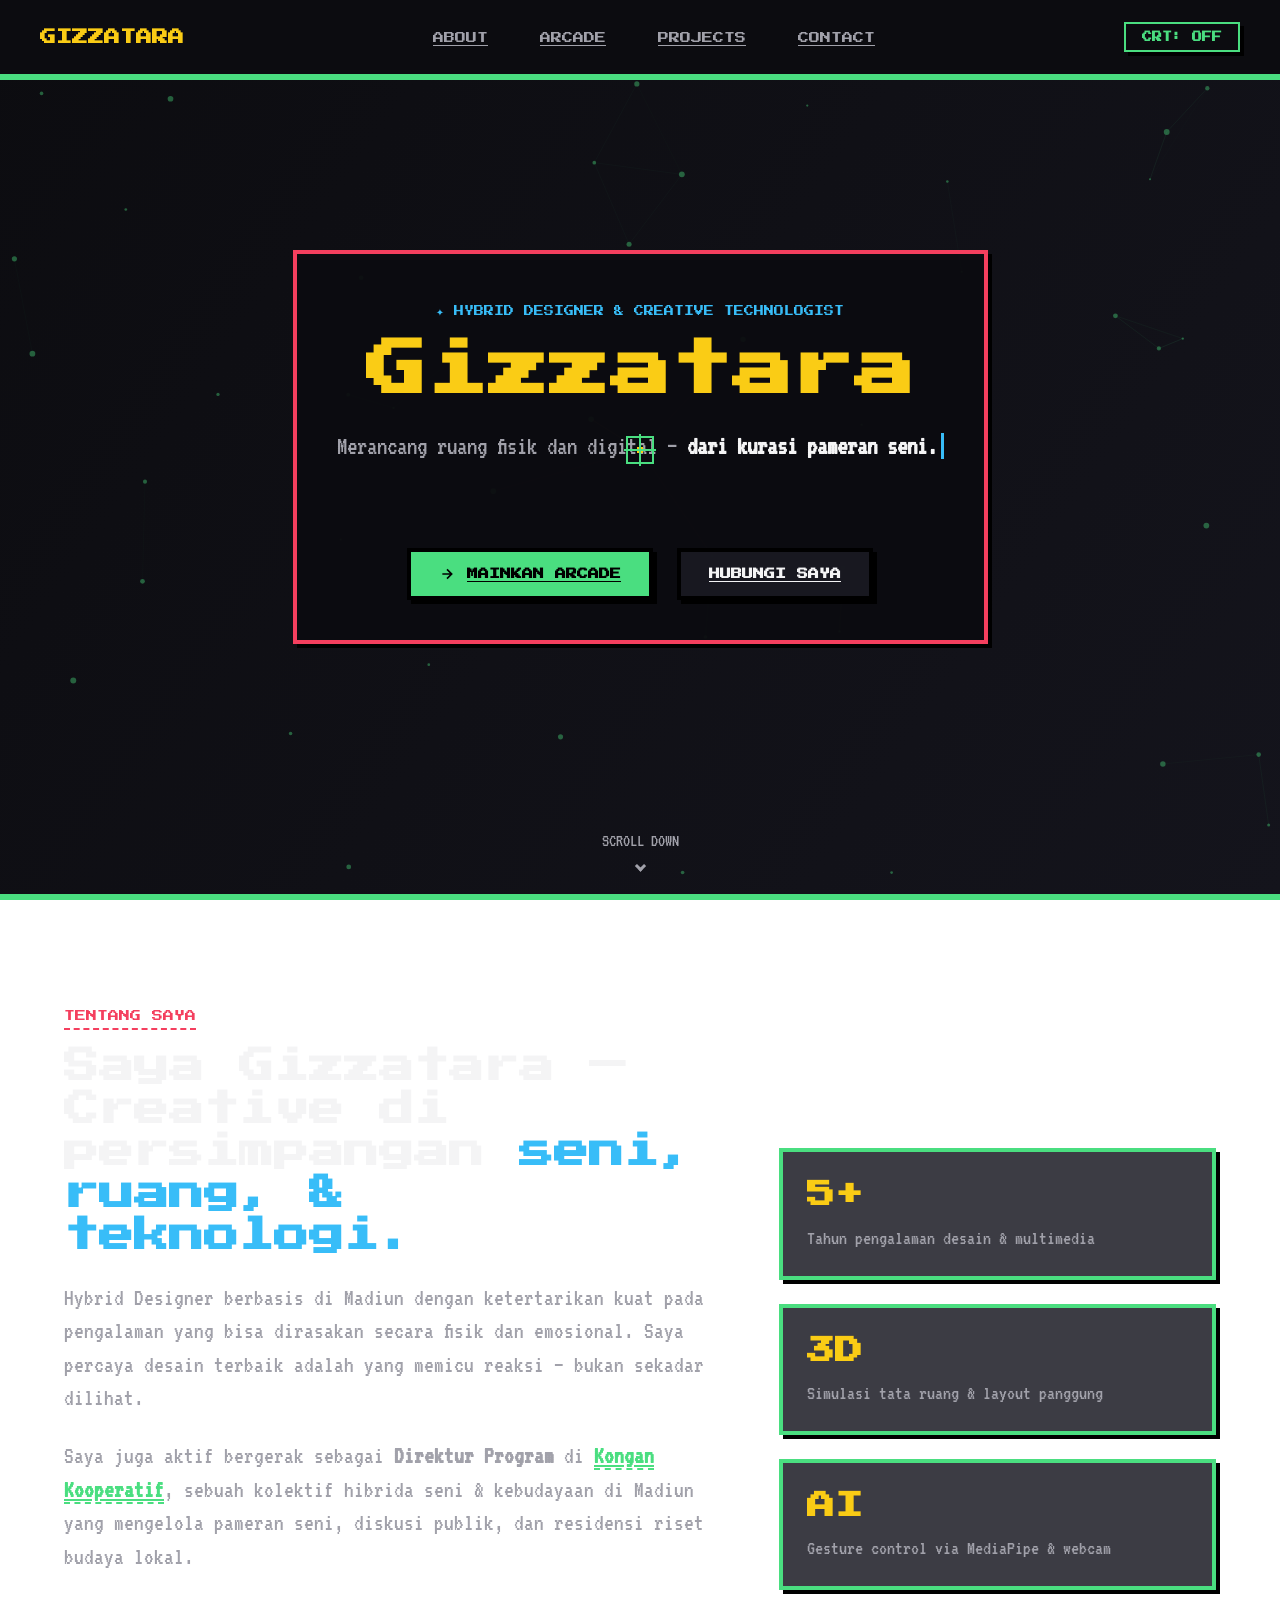
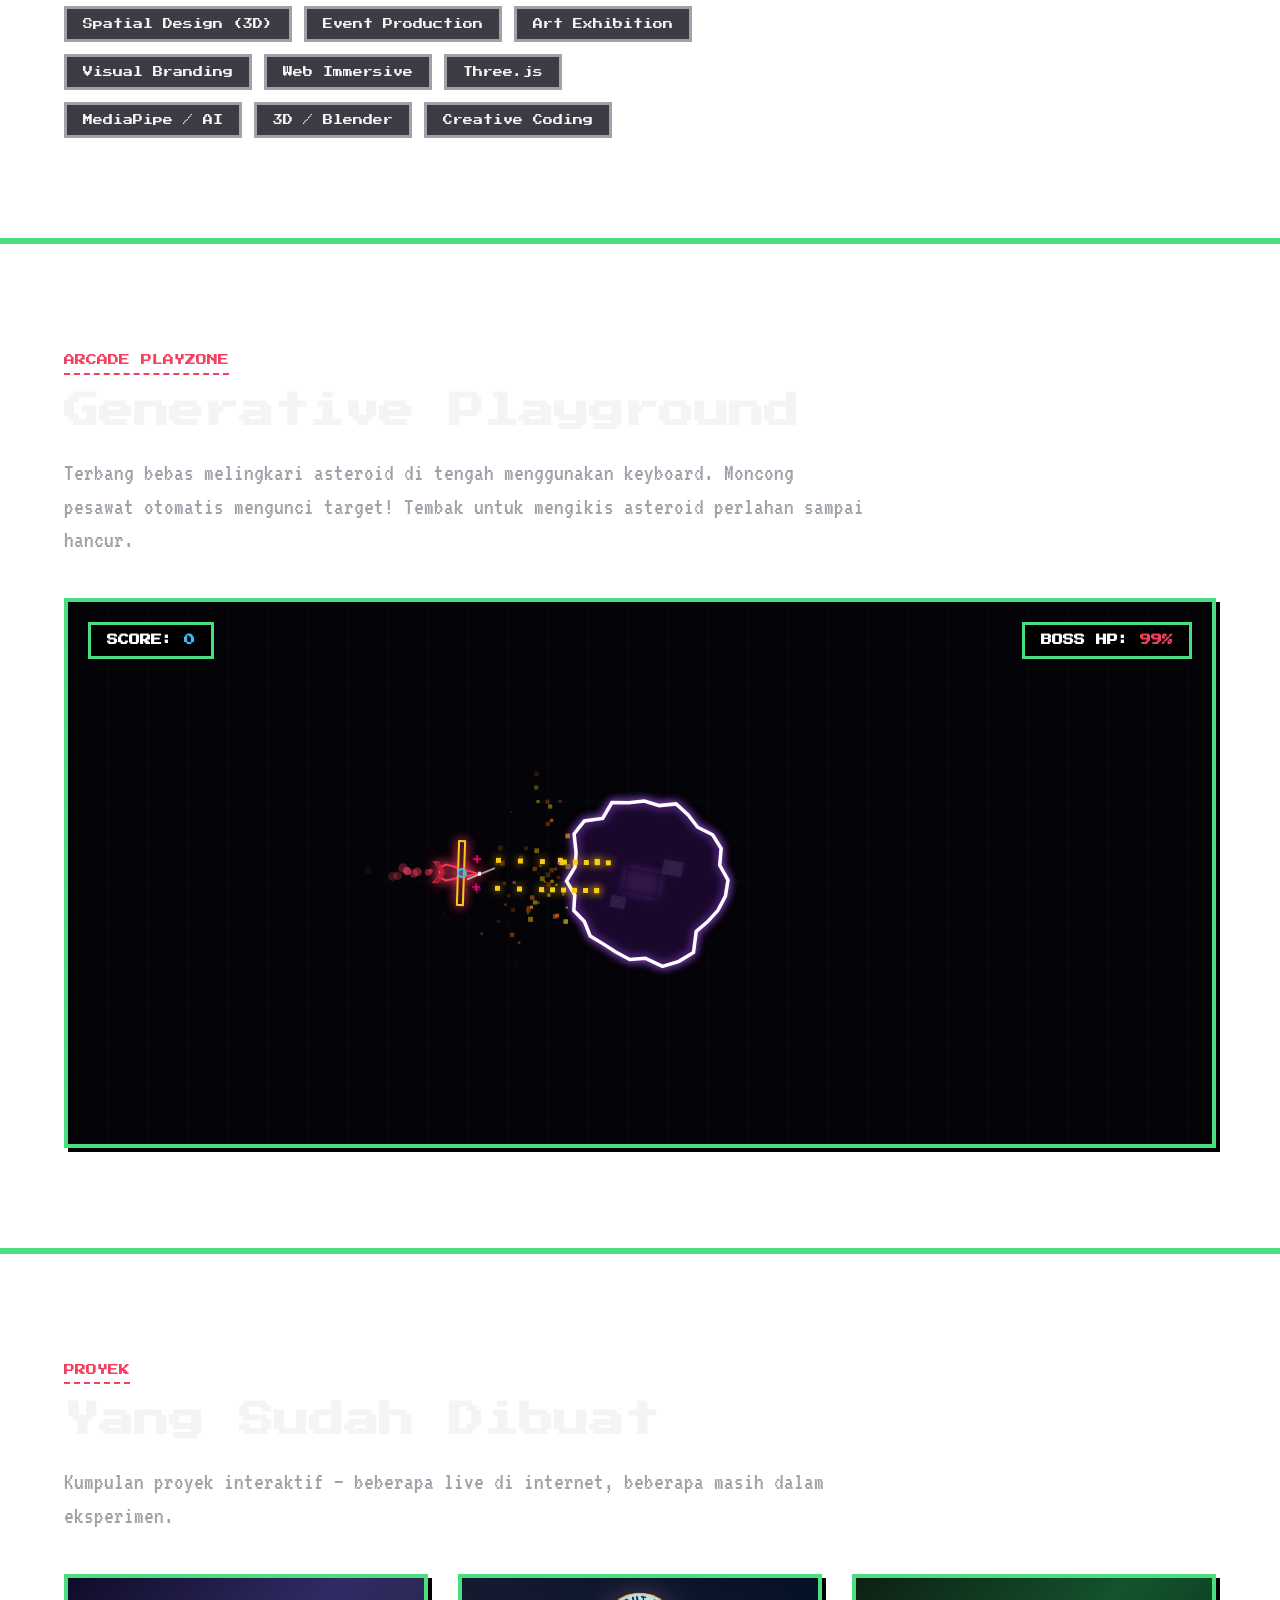
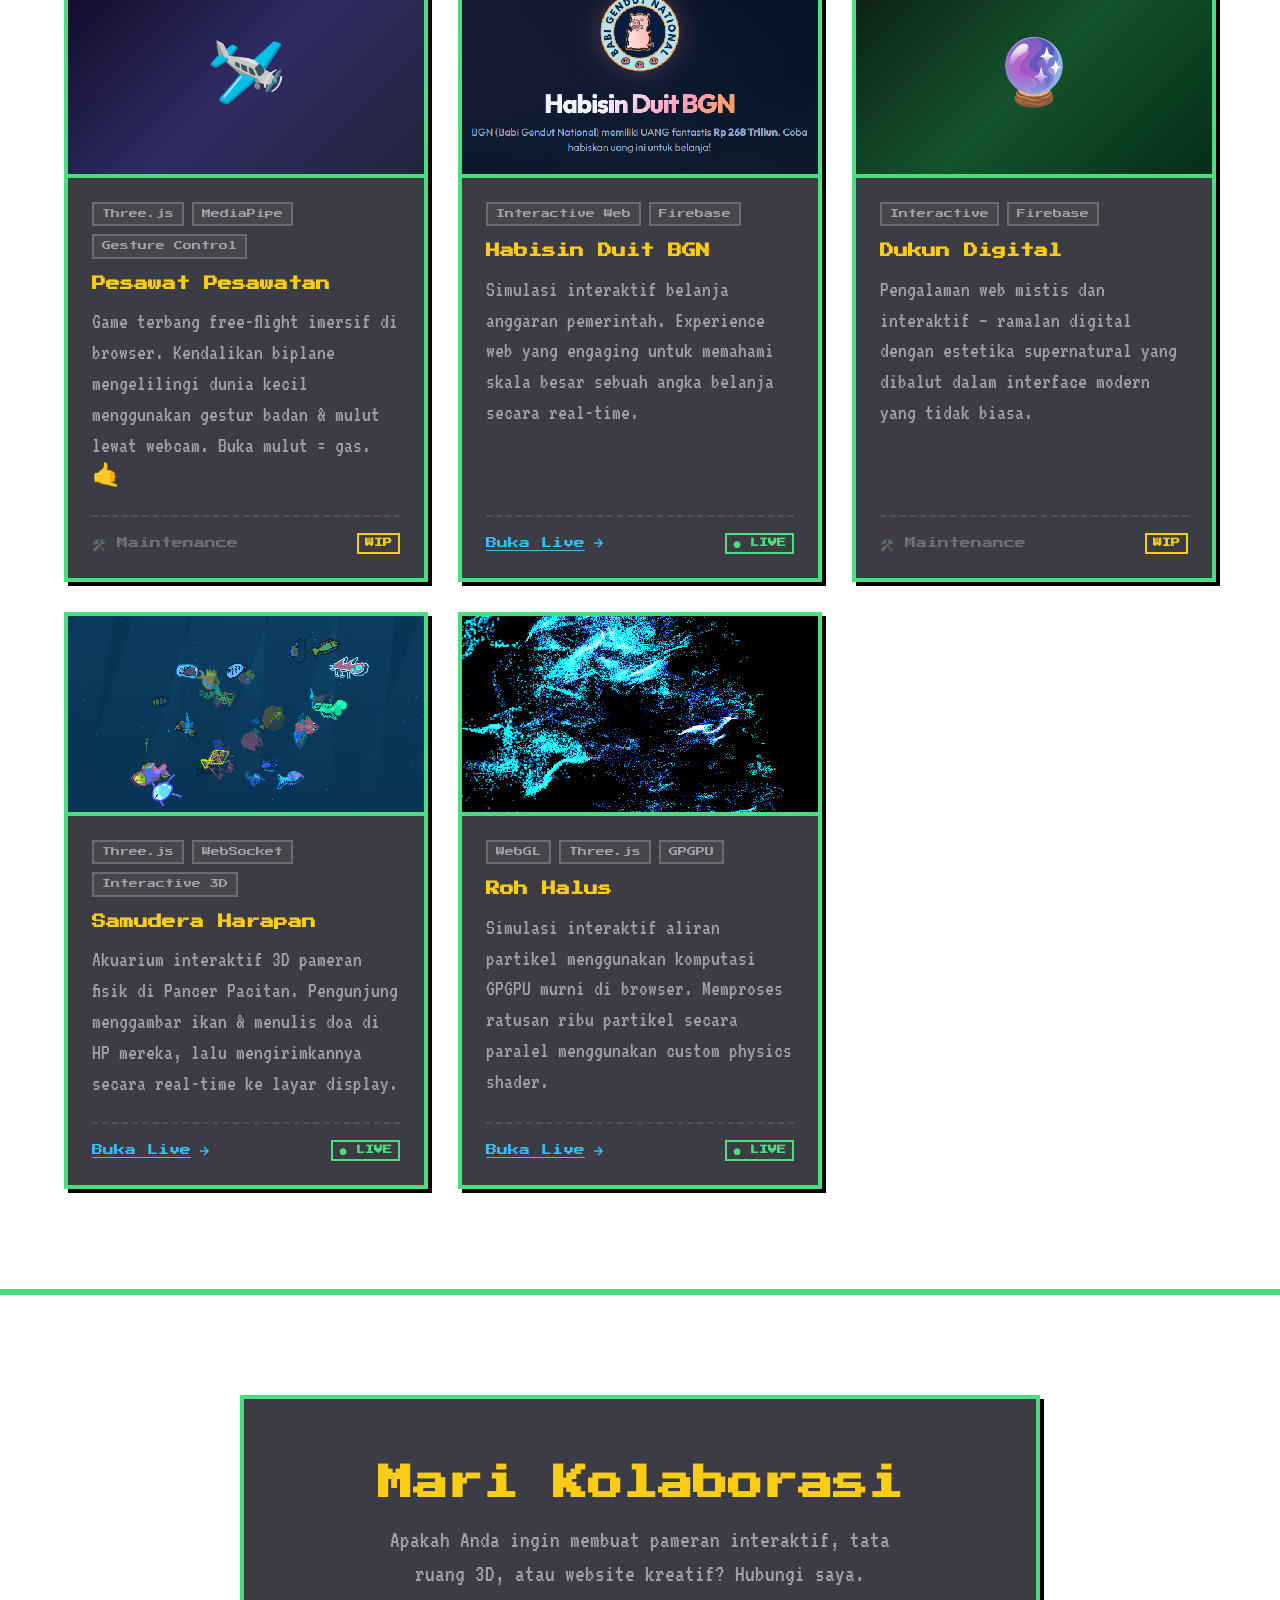
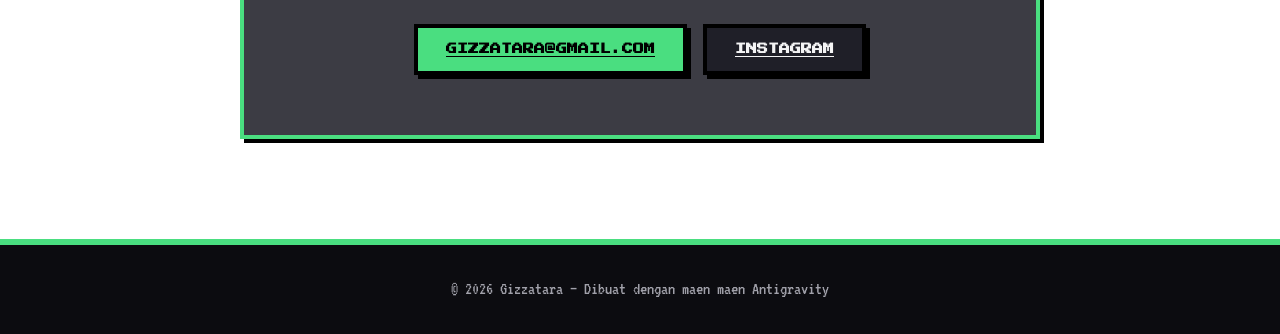
==== commit d70b2e45: "design: Hapus animasi scanline sweep di project cards & teks instruksi game" ====
--- a/index.html
+++ b/index.html
@@ -124,9 +124,6 @@
           <div class="hud-item">SCORE: <span id="game-score">0</span></div>
           <div class="hud-item">BOSS HP: <span id="game-targets">100%</span></div>
         </div>
-        <div class="game-instruction">
-          <span>Arahkan dengan Kursor/Touch | Tembakan Otomatis (Auto Shoot)</span>
-        </div>
         
         <!-- Game Canvas -->
         <canvas id="playground-canvas"></canvas>
--- a/style.css
+++ b/style.css
@@ -588,21 +588,6 @@
   color: var(--accent-pink);
 }
 
-.game-instruction {
-  position: absolute;
-  bottom: 20px;
-  left: 50%;
-  transform: translateX(-50%);
-  pointer-events: none;
-  font-family: var(--font-head);
-  font-size: 10px;
-  color: var(--text-muted);
-  background: #000;
-  padding: 8px 20px;
-  border: 3px solid rgba(255, 255, 255, 0.2);
-  z-index: 10;
-}
-
 /* ===== 9. PROJECTS SECTION ===== */
 #projects {
   padding: 100px 0;
@@ -625,23 +610,6 @@
   height: 100%;
   position: relative;
   overflow: hidden;
-}
-
-.project-card::before {
-  content: '';
-  position: absolute;
-  inset: 0;
-  background: linear-gradient(
-    to bottom,
-    transparent 0%,
-    rgba(56, 189, 248, 0.25) 15%,
-    rgba(244, 63, 94, 0.25) 30%,
-    transparent 45%
-  );
-  background-size: 100% 300%;
-  background-position: 0 -200%;
-  pointer-events: none;
-  z-index: 5;
 }
 
 .project-card:hover {
@@ -652,15 +620,6 @@
     6px 6px 0px var(--accent-cyan),
     9px 9px 0px #000;
   animation: card-glitch 0.25s steps(4, end) 1;
-}
-
-.project-card:hover::before {
-  animation: scan-sweep 1.5s steps(12, end) infinite;
-}
-
-@keyframes scan-sweep {
-  0% { background-position: 0 -200%; }
-  100% { background-position: 0 100%; }
 }
 
 @keyframes card-glitch {
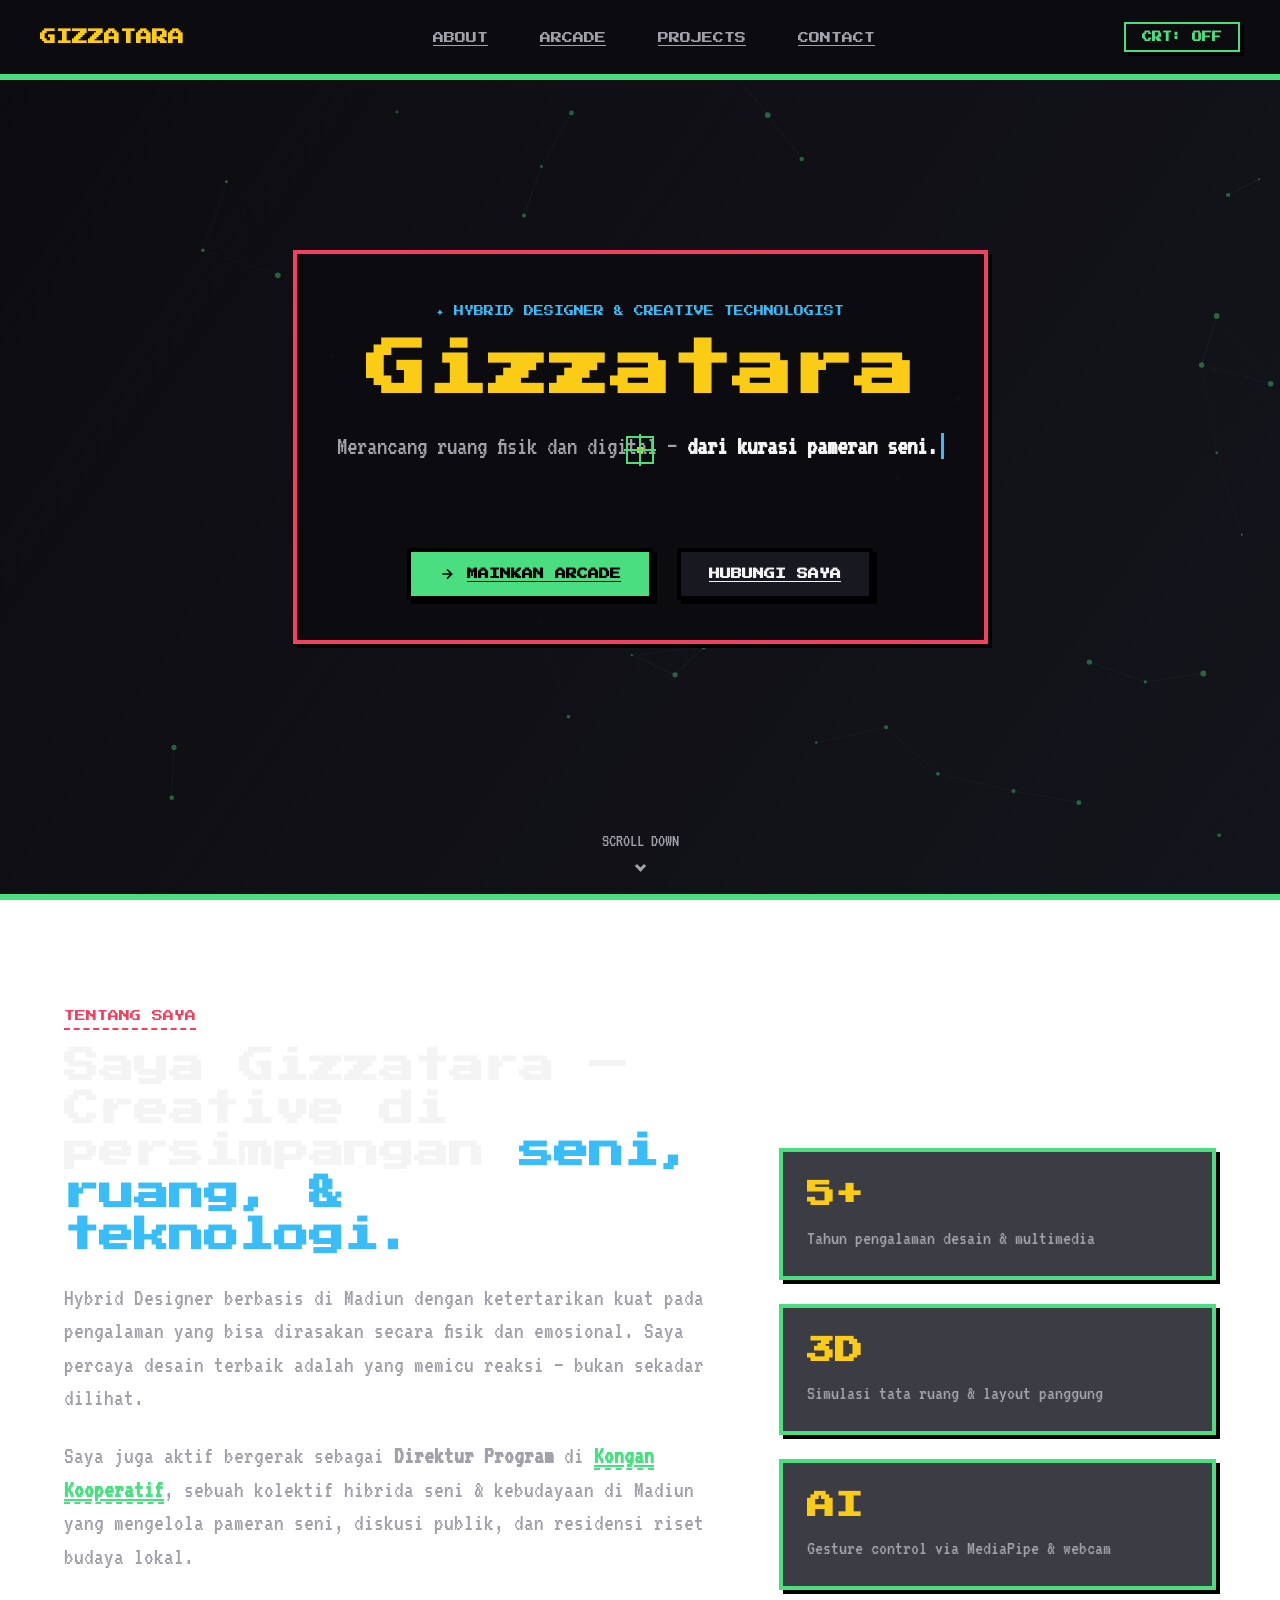
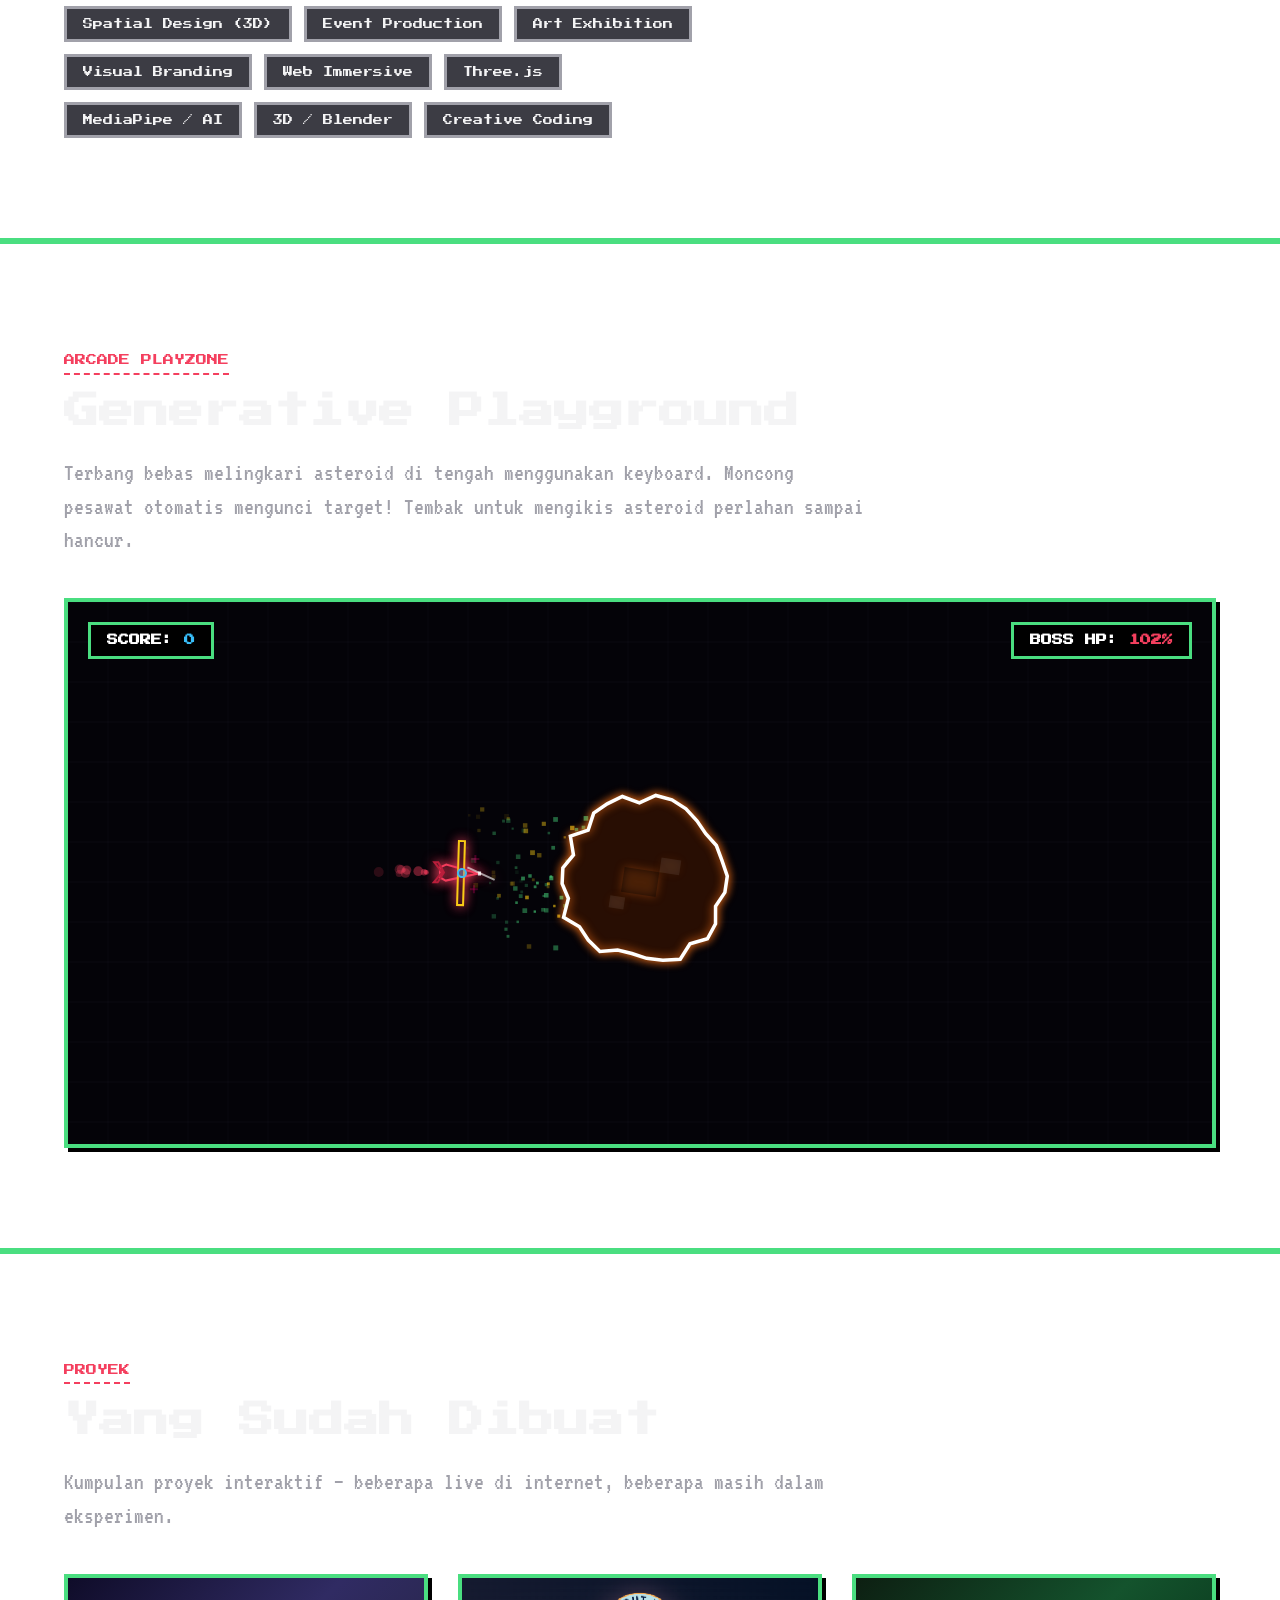
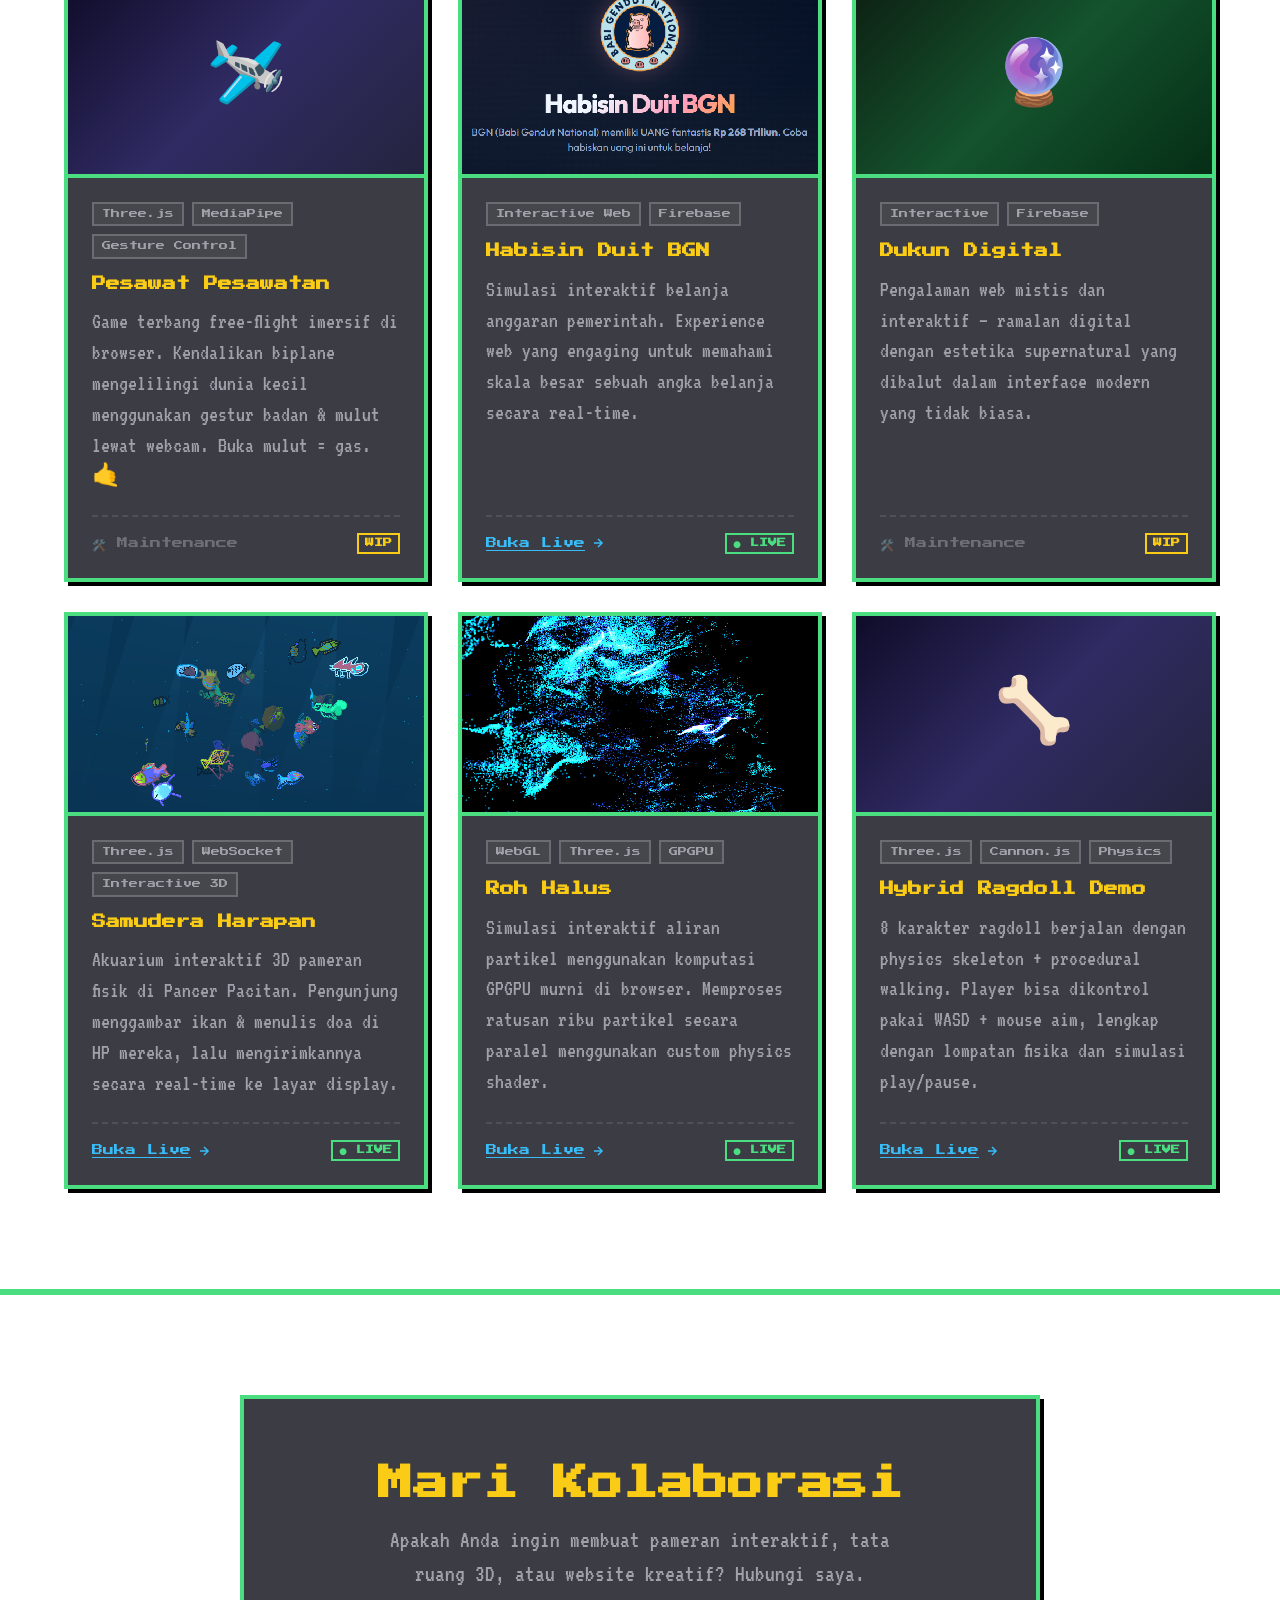
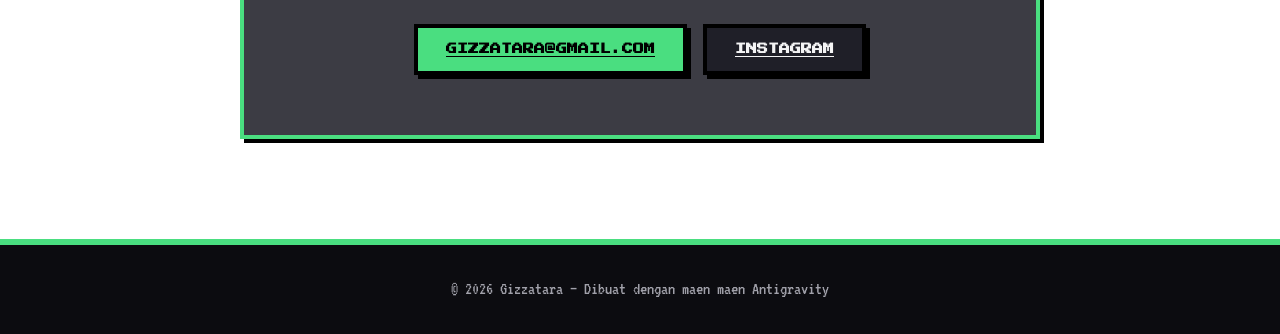
==== commit 78eaf1e6: "Add ragdoll-cannon-js project card + demo folder" ====
--- a/index.html
+++ b/index.html
@@ -1,4 +1,4 @@
-<!DOCTYPE html>
+﻿<!DOCTYPE html>
 <html lang="id">
 <head>
   <meta charset="UTF-8" />
@@ -260,6 +260,33 @@
             </div>
           </div>
         </div>
+
+        <!-- Proyek 6: Hybrid Ragdoll Demo -->
+        <div class="project-card cursor-target" onclick="window.open('https://gizzatara.github.io/ragdoll-cannon-js/', '_blank')">
+          <div class="project-thumb project-gradient-1">
+            <div class="project-thumb-inner">🦴</div>
+          </div>
+          <div class="project-body">
+            <div class="project-tags">
+              <span class="project-tag">Three.js</span>
+              <span class="project-tag">Cannon.js</span>
+              <span class="project-tag">Physics</span>
+            </div>
+            <h3 class="project-name">Hybrid Ragdoll Demo</h3>
+            <p class="project-desc">
+              8 karakter ragdoll berjalan dengan physics skeleton + procedural walking. Player bisa dikontrol pakai WASD + mouse aim, lengkap dengan lompatan fisika dan simulasi play/pause.
+            </p>
+            <div class="project-footer">
+              <a href="https://gizzatara.github.io/ragdoll-cannon-js/" target="_blank" class="project-link cursor-target" onclick="event.stopPropagation()">
+                Buka Live
+                <svg width="14" height="14" viewBox="0 0 24 24" fill="none" stroke="currentColor" stroke-width="2.5">
+                  <path d="M5 12h14M12 5l7 7-7 7" />
+                </svg>
+              </a>
+              <span class="project-status live">● Live</span>
+            </div>
+          </div>
+        </div>
       </div>
     </div>
   </section>
--- a/style.css
+++ b/style.css
@@ -63,12 +63,24 @@
   line-height: 1.4;
   overflow-x: hidden;
   min-height: 100vh;
-  cursor: none !important; /* Hide default cursor */
   image-rendering: pixelated;
 }
 
-a, button, input, select, textarea, .cursor-target {
-  cursor: none !important; /* Force custom cursor */
+/* Hide default cursor only on devices with a mouse (fine pointer) */
+@media (pointer: fine) {
+  body {
+    cursor: none !important;
+  }
+  a, button, input, select, textarea, .cursor-target {
+    cursor: none !important;
+  }
+}
+
+/* Hide custom crosshair cursor on touch/mobile devices */
+@media (pointer: coarse), (max-width: 768px) {
+  #target-cursor {
+    display: none !important;
+  }
 }
 
 .container {
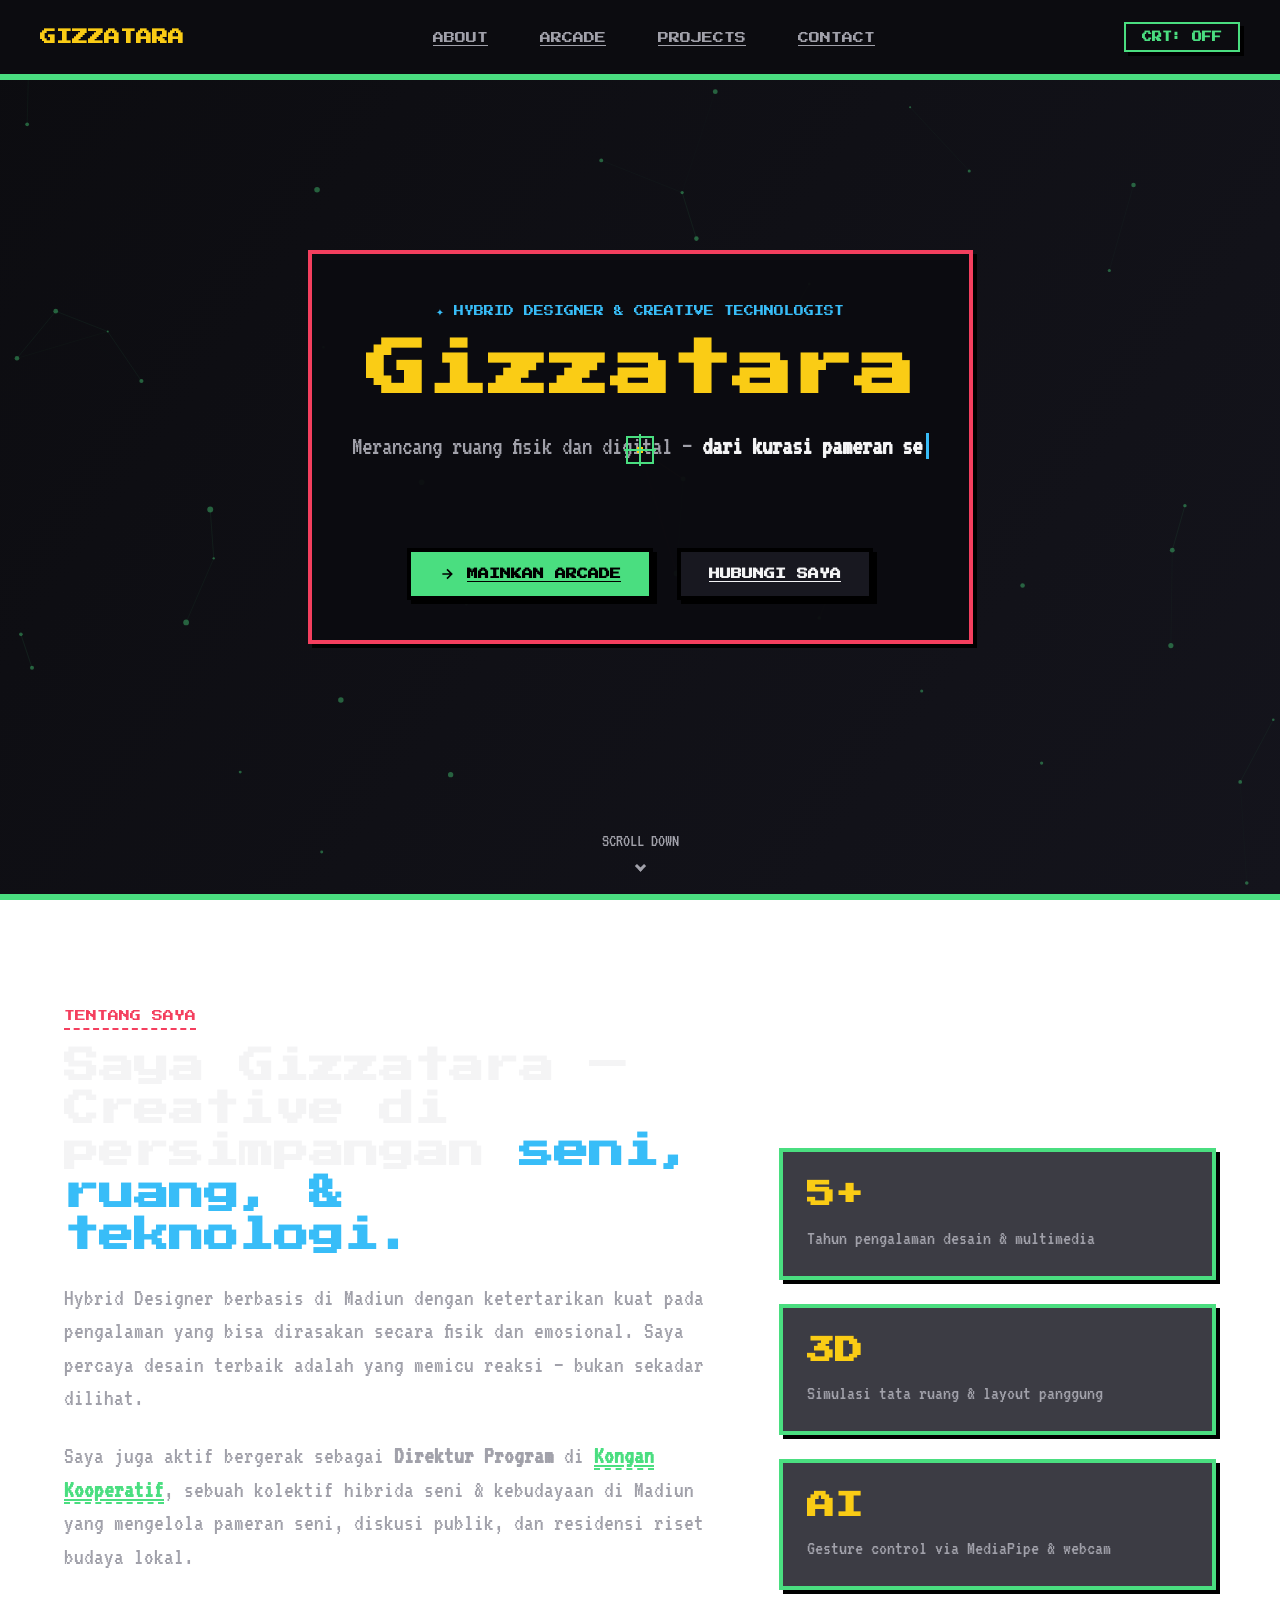
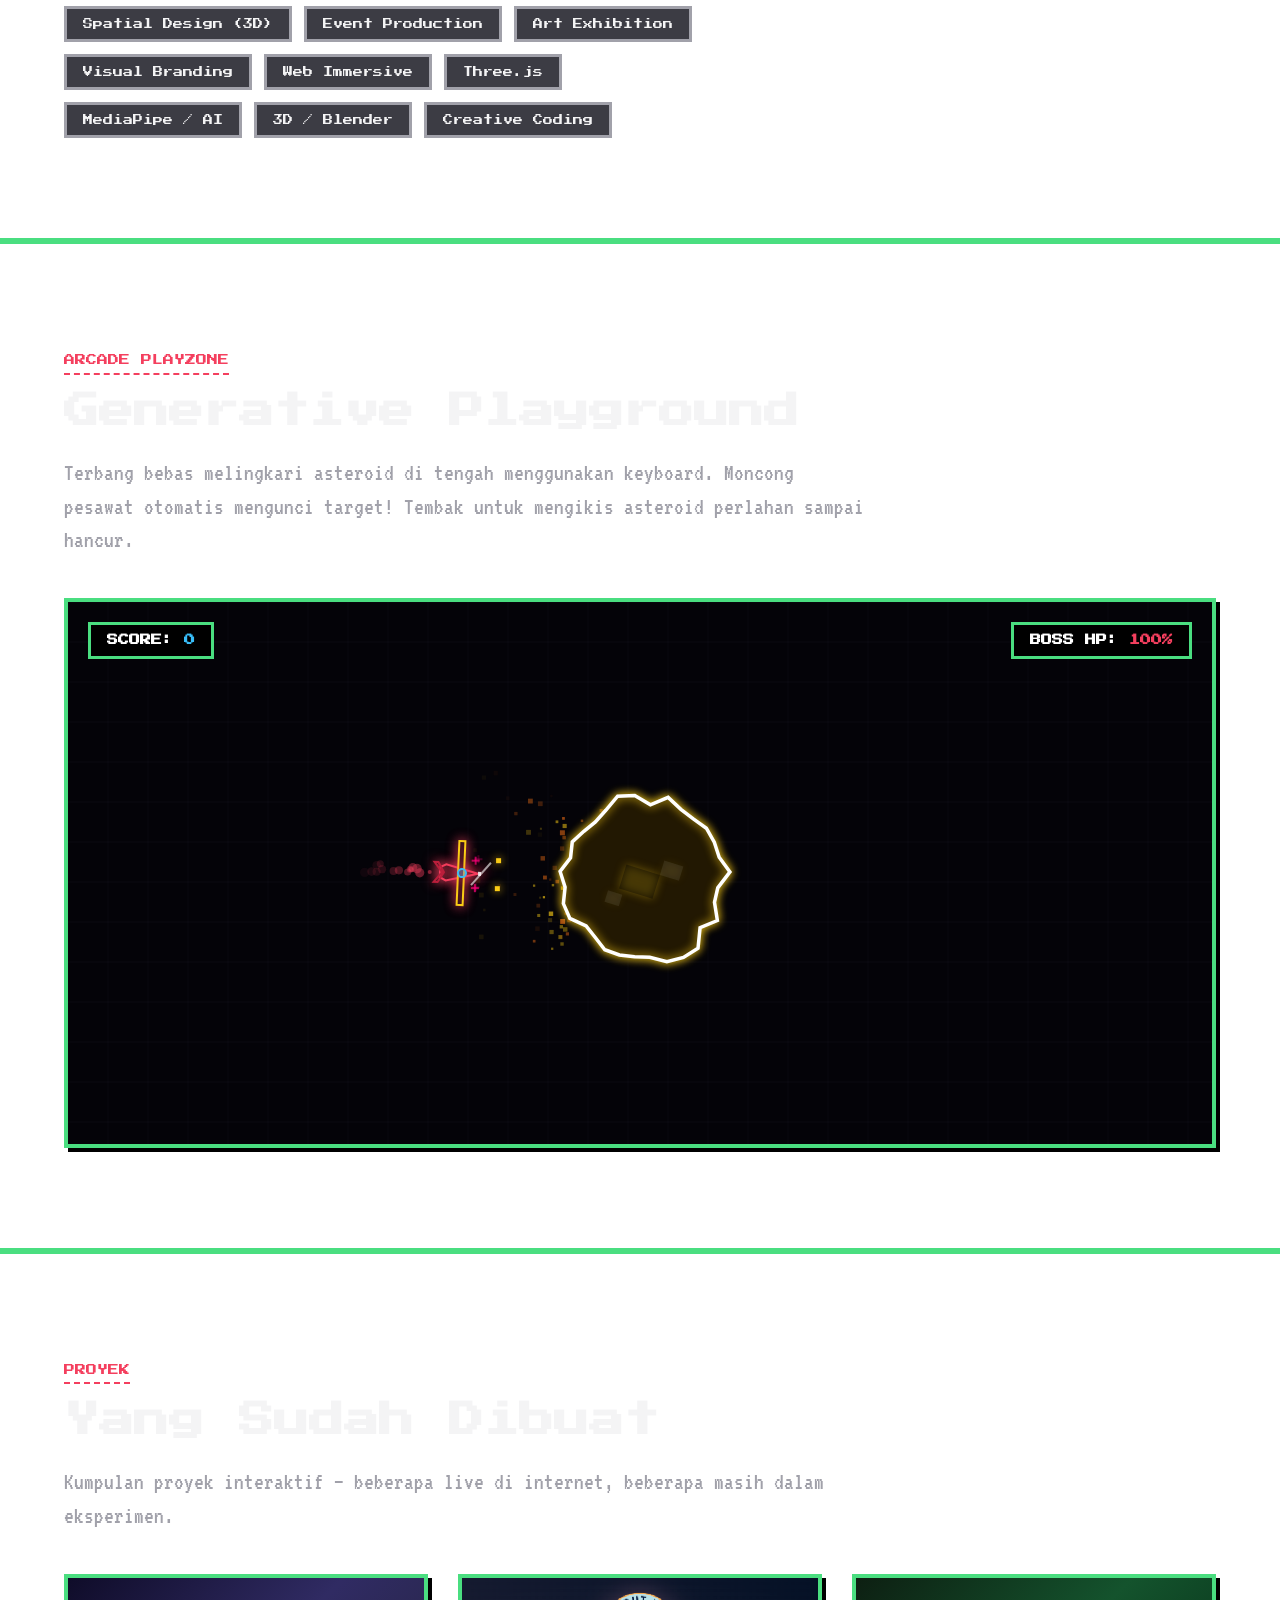
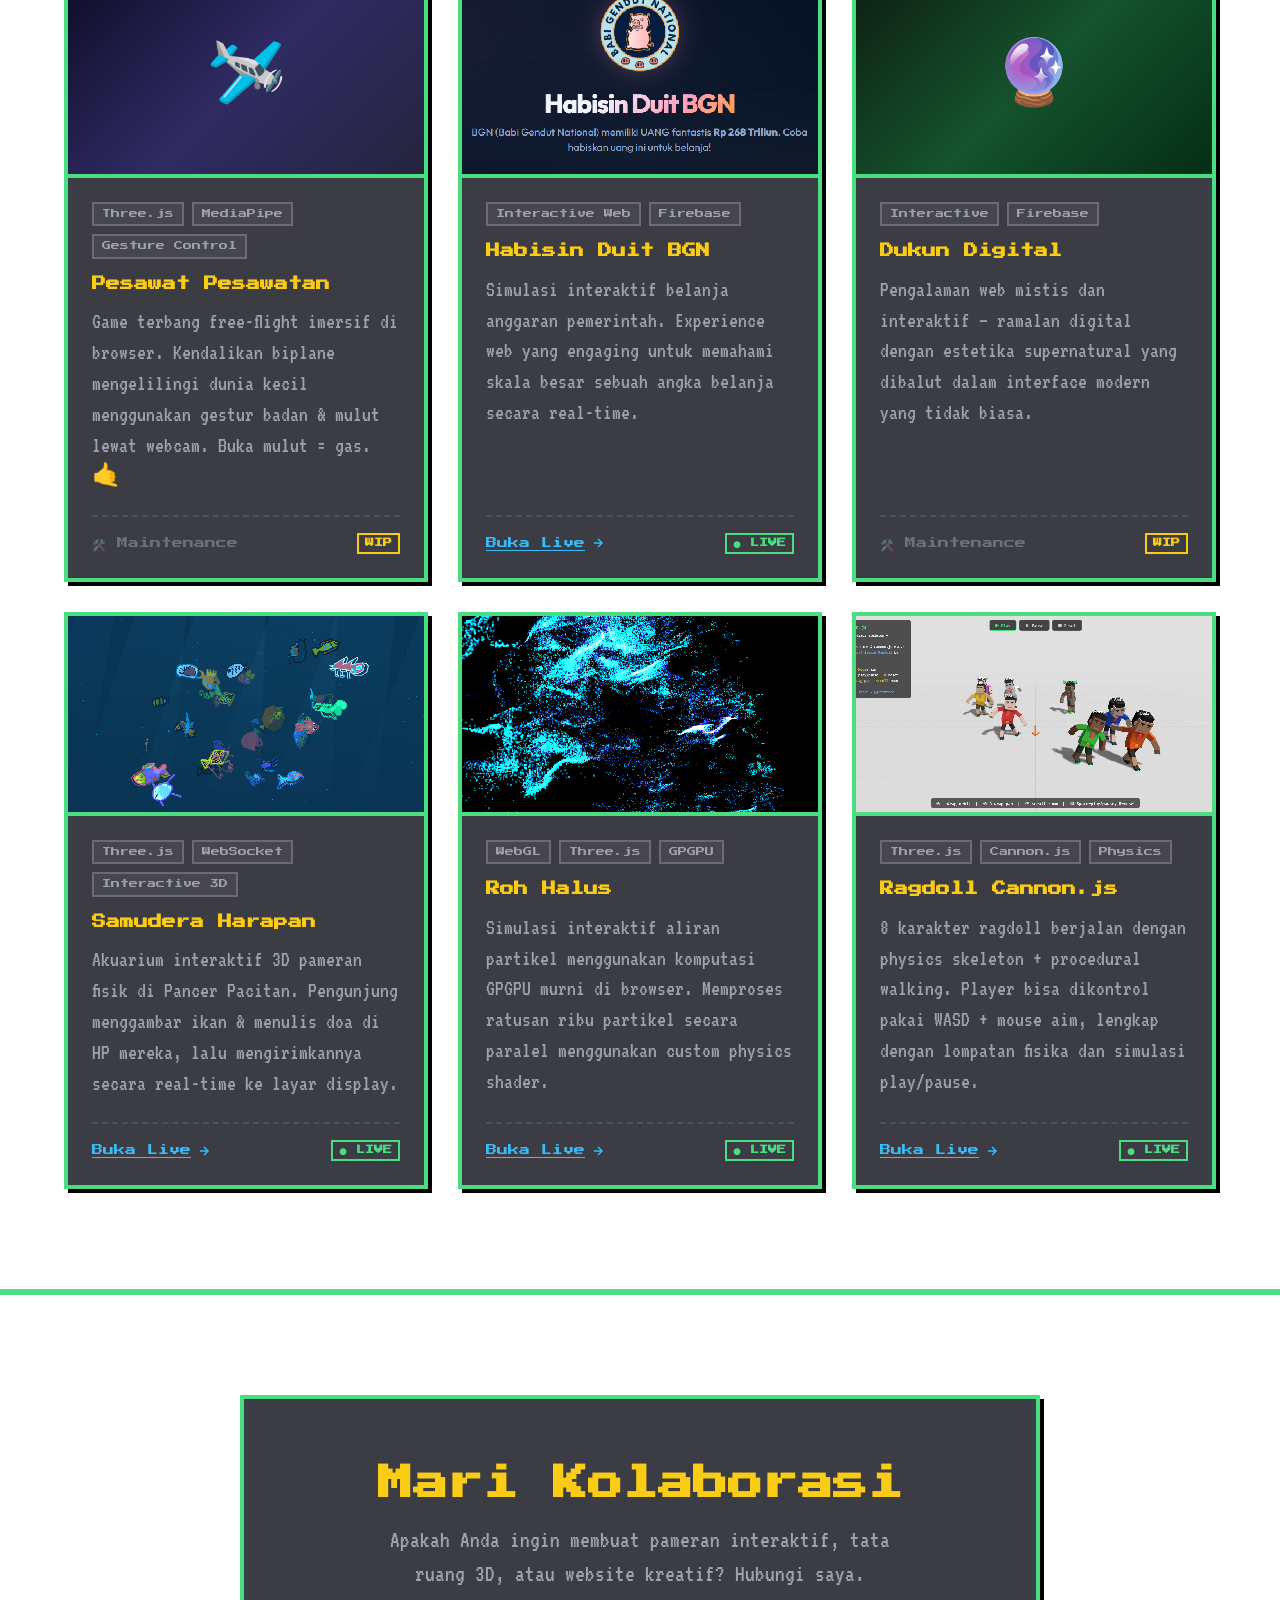
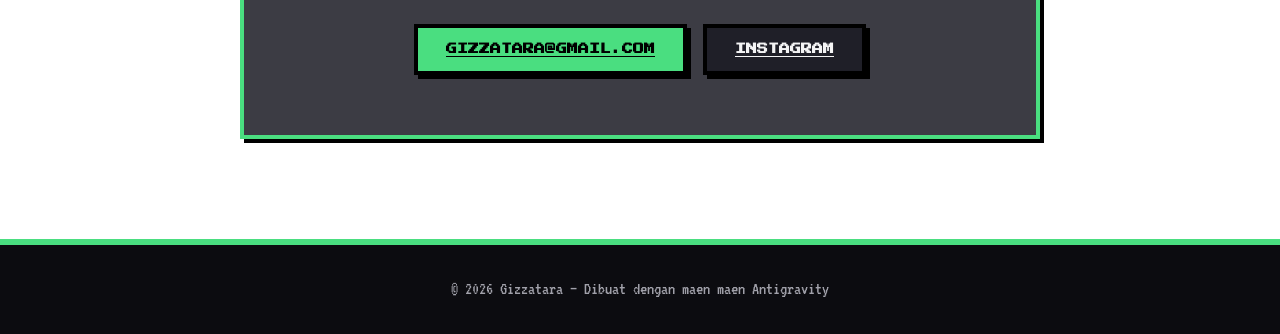
==== commit ebcb5322: "Add ragdoll thumbnail image to project card" ====
--- a/index.html
+++ b/index.html
@@ -263,8 +263,7 @@
 
         <!-- Proyek 6: Hybrid Ragdoll Demo -->
         <div class="project-card cursor-target" onclick="window.open('https://gizzatara.github.io/ragdoll-cannon-js/', '_blank')">
-          <div class="project-thumb project-gradient-1">
-            <div class="project-thumb-inner">🦴</div>
+          <div class="project-thumb" style="background: url('ragdoll-thumb.png') center/cover no-repeat;">
           </div>
           <div class="project-body">
             <div class="project-tags">
@@ -272,7 +271,7 @@
               <span class="project-tag">Cannon.js</span>
               <span class="project-tag">Physics</span>
             </div>
-            <h3 class="project-name">Hybrid Ragdoll Demo</h3>
+            <h3 class="project-name">Ragdoll Cannon.js</h3>
             <p class="project-desc">
               8 karakter ragdoll berjalan dengan physics skeleton + procedural walking. Player bisa dikontrol pakai WASD + mouse aim, lengkap dengan lompatan fisika dan simulasi play/pause.
             </p>
